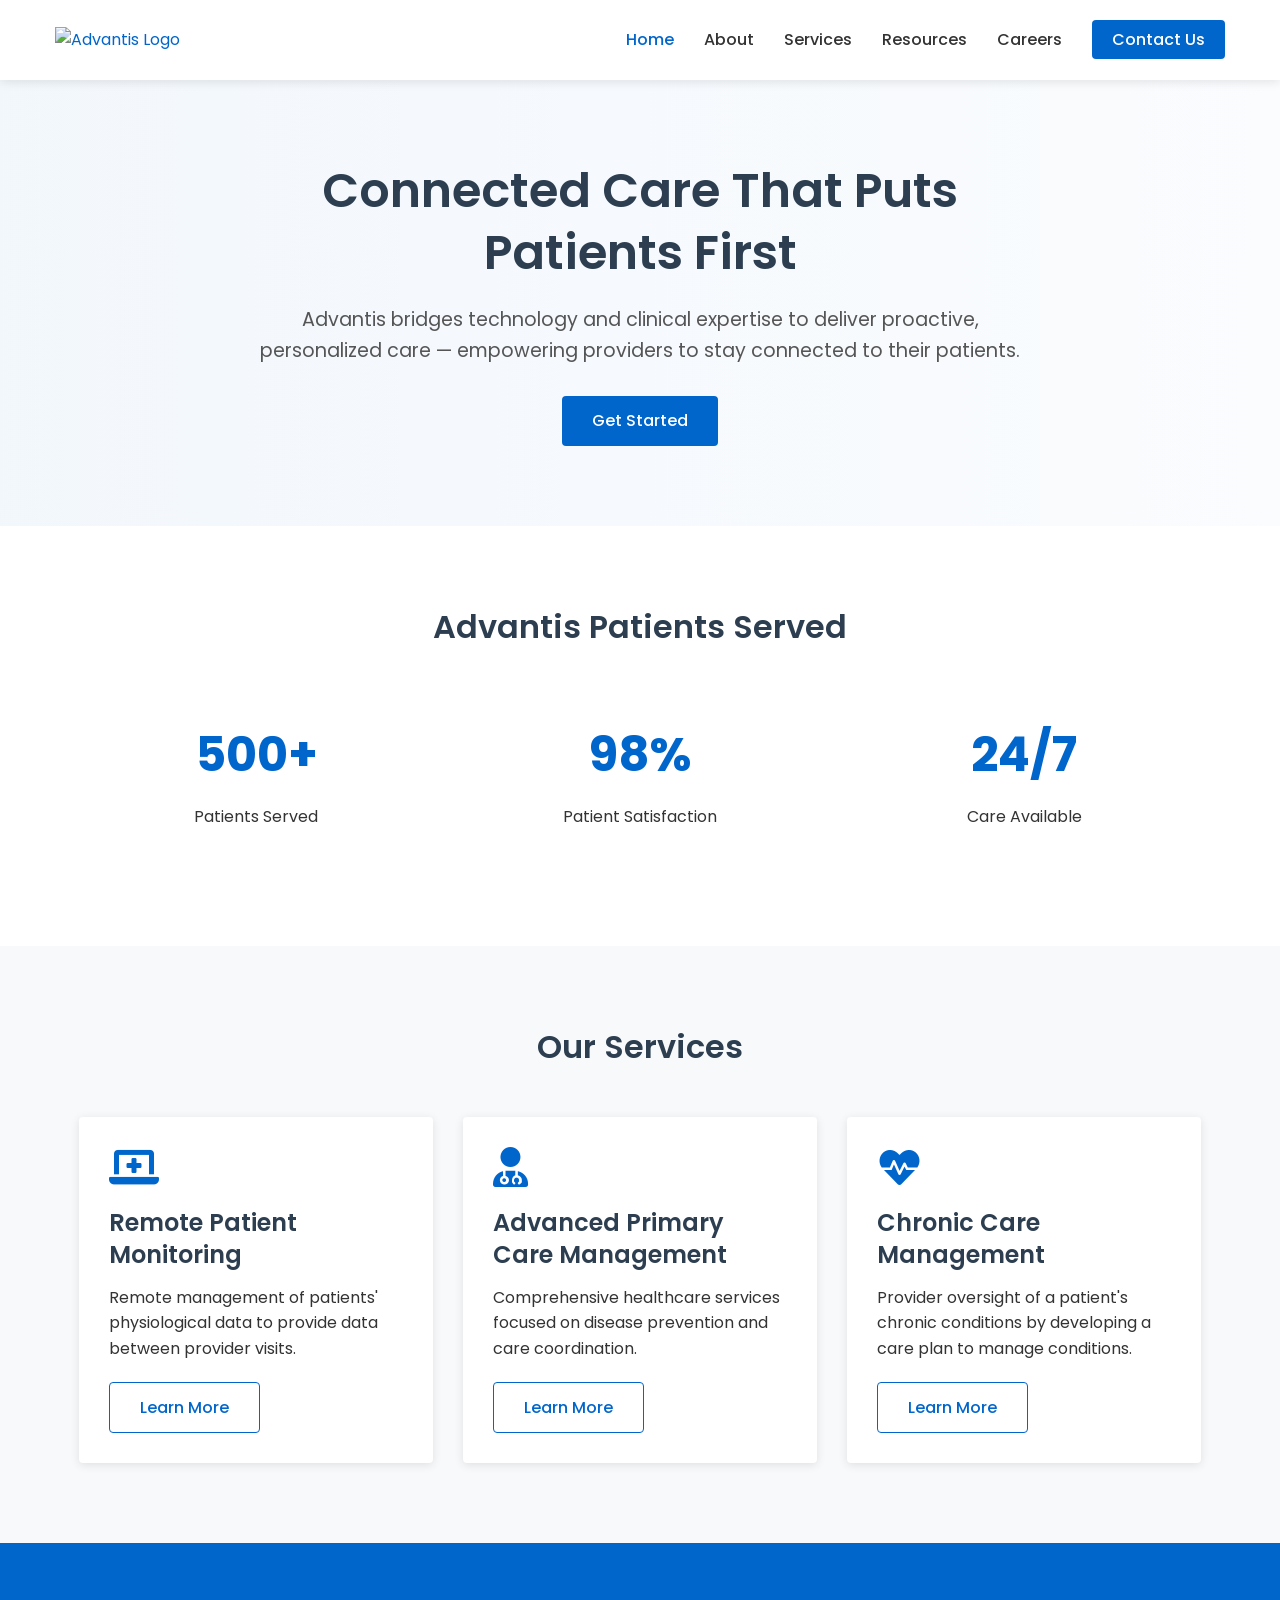
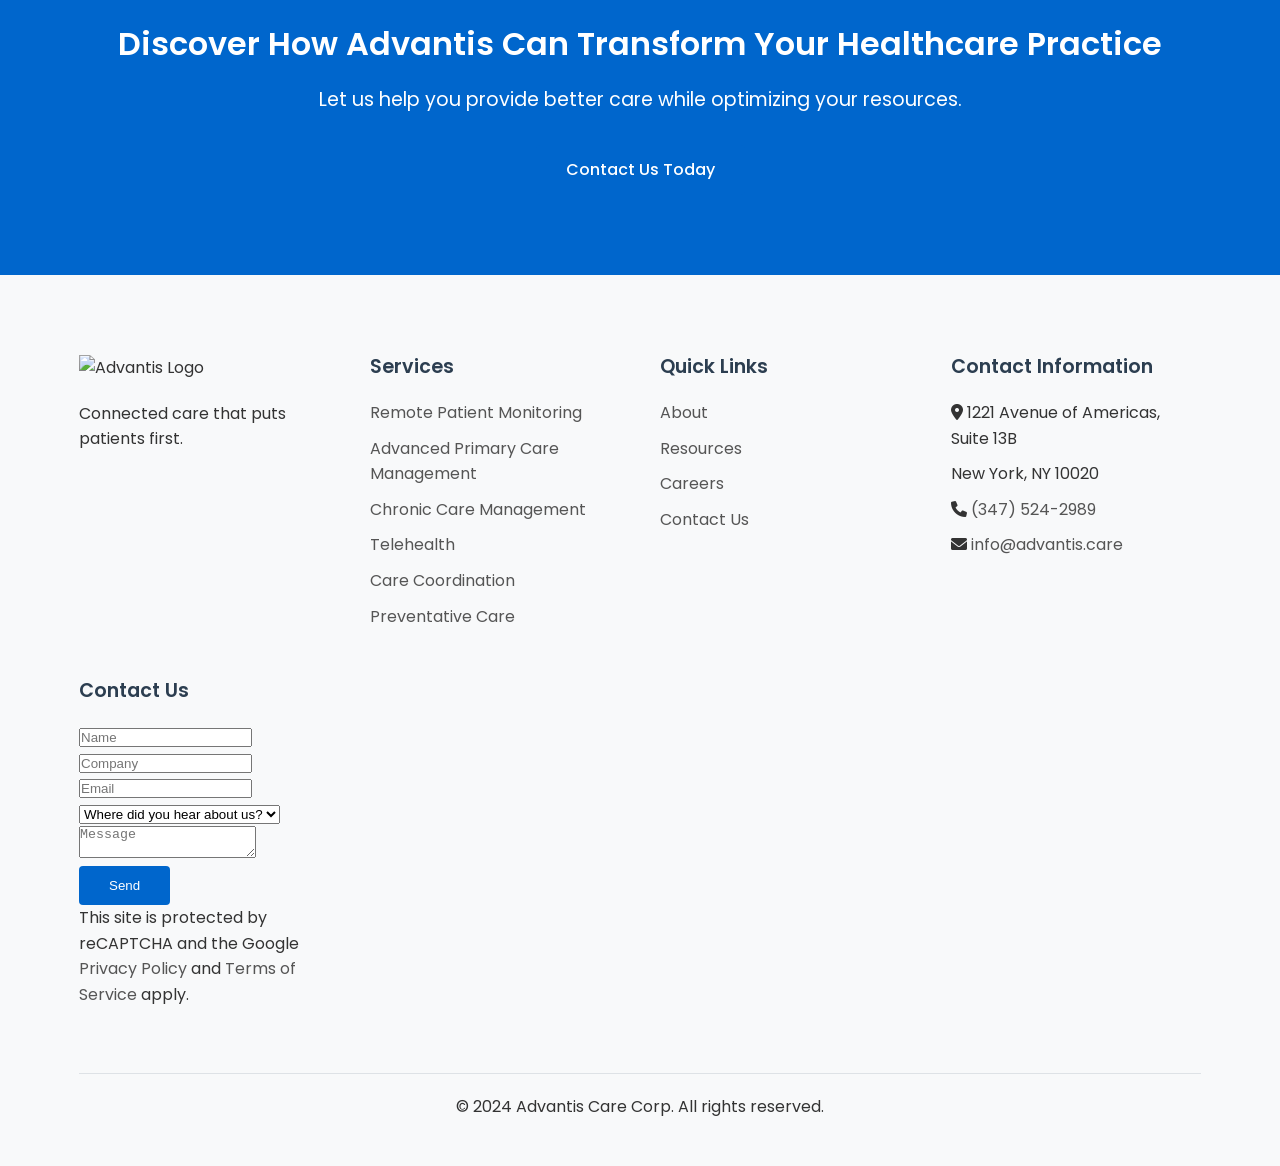
==== index.html @ 0d8aa633 "Add files via upload" ====
<!DOCTYPE html>
<html lang="en">
<head>
    <meta charset="UTF-8">
    <meta name="viewport" content="width=device-width, initial-scale=1.0">
    
    <!-- Prevent caching issues -->
    <meta http-equiv="Cache-Control" content="no-cache, no-store, must-revalidate">
    <meta http-equiv="Pragma" content="no-cache">
    <meta http-equiv="Expires" content="0">
    
    <title>Advantis - Connected Healthcare Solutions</title>
    <link rel="icon" href="images/favicon-32x32.png" type="image/png">
    
    <!-- Critical CSS for layout stability, even if stylesheet fails to load -->
    <style>
        *, *::before, *::after {
            box-sizing: border-box;
            margin: 0;
            padding: 0;
        }
        body {
            font-family: 'Poppins', Arial, sans-serif;
            line-height: 1.6;
            color: #333333;
            background-color: #ffffff;
        }
        .container {
            width: 90%;
            max-width: 1200px;
            margin: 0 auto;
            padding: 0 15px;
        }
        .header {
            background-color: #ffffff;
            box-shadow: 0 2px 10px rgba(0, 0, 0, 0.1);
            position: fixed;
            top: 0;
            left: 0;
            width: 100%;
            z-index: 1000;
            height: 80px;
        }
        .logo img {
            max-height: 50px;
            width: auto;
        }
        img {
            max-width: 100%;
            height: auto;
            display: block;
        }
        h1, h2, h3 {
            color: #2C3E50;
        }
        a {
            color: #0066CC;
            text-decoration: none;
        }
        .btn {
            display: inline-block;
            background: #0066CC;
            color: white;
            padding: 12px 30px;
            border-radius: 4px;
            font-weight: 500;
        }
        .footer {
            background: #f8f9fa;
            padding: 80px 0 30px;
        }
    </style>
    
    <!-- CSS fix script to detect and fix loading issues -->
    <script src="css-fix.js?v=20240502001"></script>
    
    <!-- Main stylesheet with a unique timestamp to prevent caching issues -->
    <link rel="stylesheet" href="style.css?v=20240502001">
    
    <!-- External fonts -->
    <link rel="stylesheet" href="https://cdnjs.cloudflare.com/ajax/libs/font-awesome/6.0.0/css/all.min.css">
    <link href="https://fonts.googleapis.com/css2?family=Poppins:wght@400;500;600;700&family=Inter:wght@400;500;600&display=swap" rel="stylesheet">
</head>
<body>
    <!-- Header -->
    <header class="header">
        <div class="container header-container">
            <div class="logo">
                <a href="index.html">
                    <img src="images/Advantis-Logo-200.png" alt="Advantis Logo">
                </a>
            </div>
            
            <!-- Navigation for desktop -->
            <nav class="nav">
                <ul class="nav-list">
                    <li class="nav-item"><a href="index.html" class="nav-link active">Home</a></li>
                    <li class="nav-item"><a href="about.html" class="nav-link">About</a></li>
                    <li class="nav-item dropdown">
                        <a href="services.html" class="nav-link">Services</a>
                        <div class="dropdown-content">
                            <a href="services.html#rpm" class="dropdown-item">Remote Patient Monitoring</a>
                            <a href="services.html#apcm" class="dropdown-item">Advanced Primary Care Management</a>
                            <a href="services.html#ccm" class="dropdown-item">Chronic Care Management</a>
                            <a href="services.html#telehealth" class="dropdown-item">Telehealth</a>
                            <a href="services.html#coordination" class="dropdown-item">Care Coordination</a>
                            <a href="services.html#preventative" class="dropdown-item">Preventative Care</a>
                        </div>
                    </li>
                    <li class="nav-item"><a href="resources.html" class="nav-link">Resources</a></li>
                    <li class="nav-item"><a href="careers.html" class="nav-link">Careers</a></li>
                    <li class="nav-item"><a href="contact.html" class="nav-link contact-btn">Contact Us</a></li>
                </ul>
                
                <!-- Mobile menu toggle -->
                <button class="mobile-toggle" aria-label="Toggle menu">
                    <span></span>
                    <span></span>
                    <span></span>
                </button>
            </nav>
        </div>
    </header>

    <!-- Hero Section -->
    <section class="hero">
        <div class="container">
            <div class="hero-content">
                <h1>Connected Care That Puts Patients First</h1>
                <p>Advantis bridges technology and clinical expertise to deliver proactive, personalized care — empowering providers to stay connected to their patients.</p>
                <div class="hero-buttons">
                    <a href="contact.html" class="btn">Get Started</a>
                </div>
            </div>
        </div>
    </section>

    <!-- Stats Section -->
    <section class="stats section">
        <div class="container">
            <h2>Advantis Patients Served</h2>
            <div class="stats-grid">
                <div class="stat-item">
                    <div class="stat-number">500+</div>
                    <p>Patients Served</p>
                </div>
                <div class="stat-item">
                    <div class="stat-number">98%</div>
                    <p>Patient Satisfaction</p>
                </div>
                <div class="stat-item">
                    <div class="stat-number">24/7</div>
                    <p>Care Available</p>
                </div>
            </div>
        </div>
    </section>

    <!-- Services Section -->
    <section class="services section">
        <div class="container">
            <h2>Our Services</h2>
            <div class="services-grid">
                <div class="service-card">
                    <i class="fas fa-laptop-medical"></i>
                    <h3>Remote Patient Monitoring</h3>
                    <p>Remote management of patients' physiological data to provide data between provider visits.</p>
                    <a href="services.html#rpm" class="btn btn-secondary">Learn More</a>
                </div>
                <div class="service-card">
                    <i class="fas fa-user-md"></i>
                    <h3>Advanced Primary Care Management</h3>
                    <p>Comprehensive healthcare services focused on disease prevention and care coordination.</p>
                    <a href="services.html#apcm" class="btn btn-secondary">Learn More</a>
                </div>
                <div class="service-card">
                    <i class="fas fa-heartbeat"></i>
                    <h3>Chronic Care Management</h3>
                    <p>Provider oversight of a patient's chronic conditions by developing a care plan to manage conditions.</p>
                    <a href="services.html#ccm" class="btn btn-secondary">Learn More</a>
                </div>
            </div>
        </div>
    </section>

    <!-- Call to Action Section -->
    <section class="cta">
        <div class="container">
            <h2>Discover How Advantis Can Transform Your Healthcare Practice</h2>
            <p>Let us help you provide better care while optimizing your resources.</p>
            <a href="contact.html" class="btn">Contact Us Today</a>
        </div>
    </section>

    <!-- Footer -->
    <footer class="footer">
        <div class="container">
            <div class="footer-grid">
                <div class="footer-column">
                    <img src="images/Advantis-Logo-200.png" alt="Advantis Logo" class="footer-logo">
                    <p>Connected care that puts patients first.</p>
                </div>
                <div class="footer-column">
                    <h3>Services</h3>
                    <ul>
                        <li><a href="services.html#rpm">Remote Patient Monitoring</a></li>
                        <li><a href="services.html#apcm">Advanced Primary Care Management</a></li>
                        <li><a href="services.html#ccm">Chronic Care Management</a></li>
                        <li><a href="services.html#telehealth">Telehealth</a></li>
                        <li><a href="services.html#coordination">Care Coordination</a></li>
                        <li><a href="services.html#preventative">Preventative Care</a></li>
                    </ul>
                </div>
                <div class="footer-column">
                    <h3>Quick Links</h3>
                    <ul>
                        <li><a href="about.html">About</a></li>
                        <li><a href="resources.html">Resources</a></li>
                        <li><a href="careers.html">Careers</a></li>
                        <li><a href="contact.html">Contact Us</a></li>
                    </ul>
                </div>
                <div class="footer-column">
                    <h3>Contact Information</h3>
                    <ul>
                        <li><i class="fas fa-map-marker-alt"></i> 1221 Avenue of Americas, Suite 13B</li>
                        <li>New York, NY 10020</li>
                        <li><i class="fas fa-phone"></i> <a href="tel:+13475242989">(347) 524-2989</a></li>
                        <li><i class="fas fa-envelope"></i> <a href="mailto:info@advantis.care">info@advantis.care</a></li>
                    </ul>
                </div>
                <!-- Contact Form Column -->
                <div class="footer-column">
                    <h3>Contact Us</h3>
                    <form class="footer-contact-form">
                        <input type="text" placeholder="Name" required>
                        <input type="text" placeholder="Company" required>
                        <input type="email" placeholder="Email" required>
                        <select required>
                            <option value="">Where did you hear about us?</option>
                            <option value="search">Search Engine</option>
                            <option value="social">Social Media</option>
                            <option value="referral">Referral</option>
                            <option value="other">Other</option>
                        </select>
                        <textarea placeholder="Message" required></textarea>
                        <div class="g-recaptcha" data-sitekey="6LepWCorAAAAACKOTeqIfRkulqMHijMDkpvqm8fO"></div>
                        <button type="submit" class="btn btn-primary">Send</button>
                    </form>
                    <p class="form-disclaimer">This site is protected by reCAPTCHA and the Google 
                        <a href="https://policies.google.com/privacy">Privacy Policy</a> and 
                        <a href="https://policies.google.com/terms">Terms of Service</a> apply.
                    </p>
                </div>
            </div>
            <div class="footer-bottom">
                <p>&copy; 2024 Advantis Care Corp. All rights reserved.</p>
            </div>
        </div>
    </footer>

    <!-- Google reCAPTCHA -->
    <script src="https://www.google.com/recaptcha/api.js" async defer></script>
    
    <!-- Main JavaScript file -->
    <script src="script.js?v=20240502001"></script>
</body>
</html>
---- style.css ----
/* Advantis Healthcare Website - Main Stylesheet */
/* Reset styles */
*, *::before, *::after {
  box-sizing: border-box;
  margin: 0;
  padding: 0;
}

/* Global Styles */
:root {
  --primary-color: #0066CC;
  --secondary-color: #2C3E50;
  --text-color: #333333;
  --light-gray: #f8f9fa;
  --medium-gray: #e9ecef;
  --border-color: #dee2e6;
  --white: #ffffff;
  --header-height: 80px;
  --box-shadow: 0 2px 10px rgba(0, 0, 0, 0.1);
  --border-radius: 4px;
  --transition: all 0.3s ease;
}

html {
  scroll-behavior: smooth;
}

body {
  font-family: 'Poppins', Arial, sans-serif;
  line-height: 1.6;
  color: var(--text-color);
  background-color: var(--white);
  overflow-x: hidden;
}

/* Typography */
h1, h2, h3, h4, h5, h6 {
  color: var(--secondary-color);
  font-weight: 600;
  line-height: 1.3;
  margin-bottom: 1rem;
}

h1 {
  font-size: 2.5rem;
}

h2 {
  font-size: 2rem;
}

h3 {
  font-size: 1.5rem;
}

p {
  margin-bottom: 1rem;
}

a {
  color: var(--primary-color);
  text-decoration: none;
  transition: var(--transition);
}

a:hover {
  color: #005bb8;
}

img {
  max-width: 100%;
  height: auto;
  display: block;
}

.container {
  width: 90%;
  max-width: 1200px;
  margin: 0 auto;
  padding: 0 15px;
}

.section {
  padding: 80px 0;
}

/* Button Styles */
.btn {
  display: inline-block;
  background: var(--primary-color);
  color: var(--white);
  padding: 12px 30px;
  border-radius: var(--border-radius);
  font-weight: 500;
  text-align: center;
  border: none;
  cursor: pointer;
  transition: var(--transition);
}

.btn:hover {
  background: #005bb8;
  color: var(--white);
  transform: translateY(-3px);
  box-shadow: 0 4px 10px rgba(0, 102, 204, 0.2);
}

.btn-secondary {
  background: var(--white);
  color: var(--primary-color);
  border: 1px solid var(--primary-color);
}

.btn-secondary:hover {
  background: #f0f5ff;
  color: var(--primary-color);
}

/* Header & Navigation */
.header {
  background-color: var(--white);
  box-shadow: var(--box-shadow);
  position: fixed;
  top: 0;
  left: 0;
  width: 100%;
  z-index: 1000;
  height: var(--header-height);
  display: flex;
  align-items: center;
}

.header-container {
  display: flex;
  justify-content: space-between;
  align-items: center;
  width: 100%;
}

.logo {
  display: flex;
  align-items: center;
}

.logo img {
  max-height: 50px;
  width: auto;
}

.nav {
  display: flex;
  align-items: center;
}

.nav-list {
  display: flex;
  list-style: none;
}

.nav-item {
  margin-left: 30px;
  position: relative;
}

.nav-link {
  color: var(--text-color);
  font-weight: 500;
}

.nav-link:hover {
  color: var(--primary-color);
}

.nav-link.active {
  color: var(--primary-color);
}

.contact-btn {
  background: var(--primary-color);
  color: var(--white);
  padding: 8px 20px;
  border-radius: var(--border-radius);
}

.contact-btn:hover {
  background: #005bb8;
  color: var(--white);
}

/* Mobile Menu */
.mobile-toggle {
  display: none;
  cursor: pointer;
  background: none;
  border: none;
  padding: 5px;
}

.mobile-toggle span {
  display: block;
  width: 24px;
  height: 2px;
  background: var(--text-color);
  margin: 5px 0;
  transition: var(--transition);
}

/* Dropdown Menus */
.dropdown {
  position: relative;
}

.dropdown-content {
  position: absolute;
  top: 100%;
  left: 0;
  background: var(--white);
  min-width: 200px;
  box-shadow: var(--box-shadow);
  border-radius: var(--border-radius);
  padding: 10px 0;
  visibility: hidden;
  opacity: 0;
  transform: translateY(10px);
  transition: var(--transition);
  z-index: 1001;
}

.dropdown:hover .dropdown-content,
.dropdown:focus-within .dropdown-content {
  visibility: visible;
  opacity: 1;
  transform: translateY(0);
}

.dropdown-item {
  padding: 8px 15px;
  display: block;
  color: var(--text-color);
  font-weight: normal;
}

.dropdown-item:hover {
  background: #f0f5ff;
  color: var(--primary-color);
}

/* Hero Section */
.hero {
  background: linear-gradient(to right, rgba(0,102,204,0.05), rgba(0,102,204,0.02));
  padding: 160px 0 80px;
  text-align: center;
}

.hero-content {
  max-width: 800px;
  margin: 0 auto;
}

.hero h1 {
  margin-bottom: 20px;
  font-size: 3rem;
}

.hero p {
  font-size: 1.2rem;
  color: #555;
  margin-bottom: 30px;
}

.hero-buttons {
  display: flex;
  justify-content: center;
  gap: 15px;
  flex-wrap: wrap;
}

/* Stats Section */
.stats {
  background-color: var(--white);
  padding: 80px 0;
  text-align: center;
}

.stats h2 {
  margin-bottom: 50px;
}

.stats-grid {
  display: grid;
  grid-template-columns: repeat(auto-fit, minmax(200px, 1fr));
  gap: 30px;
}

.stat-item {
  padding: 20px;
}

.stat-number {
  font-size: 3rem;
  font-weight: 700;
  color: var(--primary-color);
  margin-bottom: 10px;
}

/* Services Section */
.services {
  padding: 80px 0;
  background-color: var(--light-gray);
}

.services h2 {
  text-align: center;
  margin-bottom: 50px;
}

.services-grid {
  display: grid;
  grid-template-columns: repeat(auto-fit, minmax(300px, 1fr));
  gap: 30px;
}

.service-card {
  background: var(--white);
  border-radius: var(--border-radius);
  padding: 30px;
  box-shadow: var(--box-shadow);
  transition: var(--transition);
}

.service-card:hover {
  transform: translateY(-5px);
  box-shadow: 0 10px 20px rgba(0, 0, 0, 0.1);
}

.service-card i {
  font-size: 2.5rem;
  color: var(--primary-color);
  margin-bottom: 20px;
}

.service-card h3 {
  margin-bottom: 15px;
}

.service-card p {
  margin-bottom: 20px;
}

/* Call to Action Section */
.cta {
  background: var(--primary-color);
  color: var(--white);
  padding: 80px 0;
  text-align: center;
}

.cta h2 {
  color: var(--white);
  margin-bottom: 20px;
}

.cta p {
  margin-bottom: 30px;
  font-size: 1.2rem;
}

/* Footer */
.footer {
  background: var(--light-gray);
  padding: 80px 0 30px;
}

.footer-grid {
  display: grid;
  grid-template-columns: repeat(auto-fit, minmax(200px, 1fr));
  gap: 40px;
}

.footer-column h3 {
  margin-bottom: 20px;
  font-size: 1.2rem;
}

.footer-logo {
  max-width: 150px;
  margin-bottom: 20px;
}

.footer-column ul {
  list-style: none;
}

.footer-column li {
  margin-bottom: 10px;
}

.footer-column a {
  color: #555;
}

.footer-column a:hover {
  color: var(--primary-color);
}

.footer-bottom {
  text-align: center;
  margin-top: 50px;
  padding-top: 20px;
  border-top: 1px solid var(--border-color);
}

/* Responsive Styles */
@media (max-width: 992px) {
  h1 {
    font-size: 2.2rem;
  }
  
  h2 {
    font-size: 1.8rem;
  }
  
  .hero {
    padding: 140px 0 70px;
  }
  
  .section {
    padding: 60px 0;
  }
}

@media (max-width: 768px) {
  :root {
    --header-height: 70px;
  }
  
  .mobile-toggle {
    display: block;
  }
  
  .nav-list {
    position: fixed;
    top: var(--header-height);
    left: 0;
    width: 100%;
    background: var(--white);
    flex-direction: column;
    padding: 20px;
    box-shadow: 0 5px 15px rgba(0, 0, 0, 0.1);
    transform: translateY(-100%);
    opacity: 0;
    visibility: hidden;
    transition: var(--transition);
    overflow-y: auto;
    max-height: calc(100vh - var(--header-height));
  }
  
  .nav-list.active {
    transform: translateY(0);
    opacity: 1;
    visibility: visible;
  }
  
  .nav-item {
    margin: 10px 0;
  }
  
  .dropdown-content {
    position: static;
    box-shadow: none;
    visibility: visible;
    opacity: 1;
    transform: none;
    max-height: 0;
    overflow: hidden;
    transition: max-height 0.3s ease;
    padding: 0;
  }
  
  .dropdown.active .dropdown-content {
    max-height: 500px;
  }
  
  .dropdown-item {
    padding: 8px 15px 8px 30px;
  }
  
  .hero {
    padding: 120px 0 60px;
    text-align: center;
  }
  
  .hero h1 {
    font-size: 2rem;
  }
  
  .hero p {
    font-size: 1.1rem;
  }
  
  .stats-grid {
    grid-template-columns: 1fr;
  }
}

@media (max-width: 480px) {
  .container {
    width: 95%;
  }
  
  h1 {
    font-size: 1.8rem;
  }
  
  h2 {
    font-size: 1.5rem;
  }
  
  .btn {
    padding: 10px 20px;
  }
  
  .hero {
    padding: 100px 0 50px;
  }
}
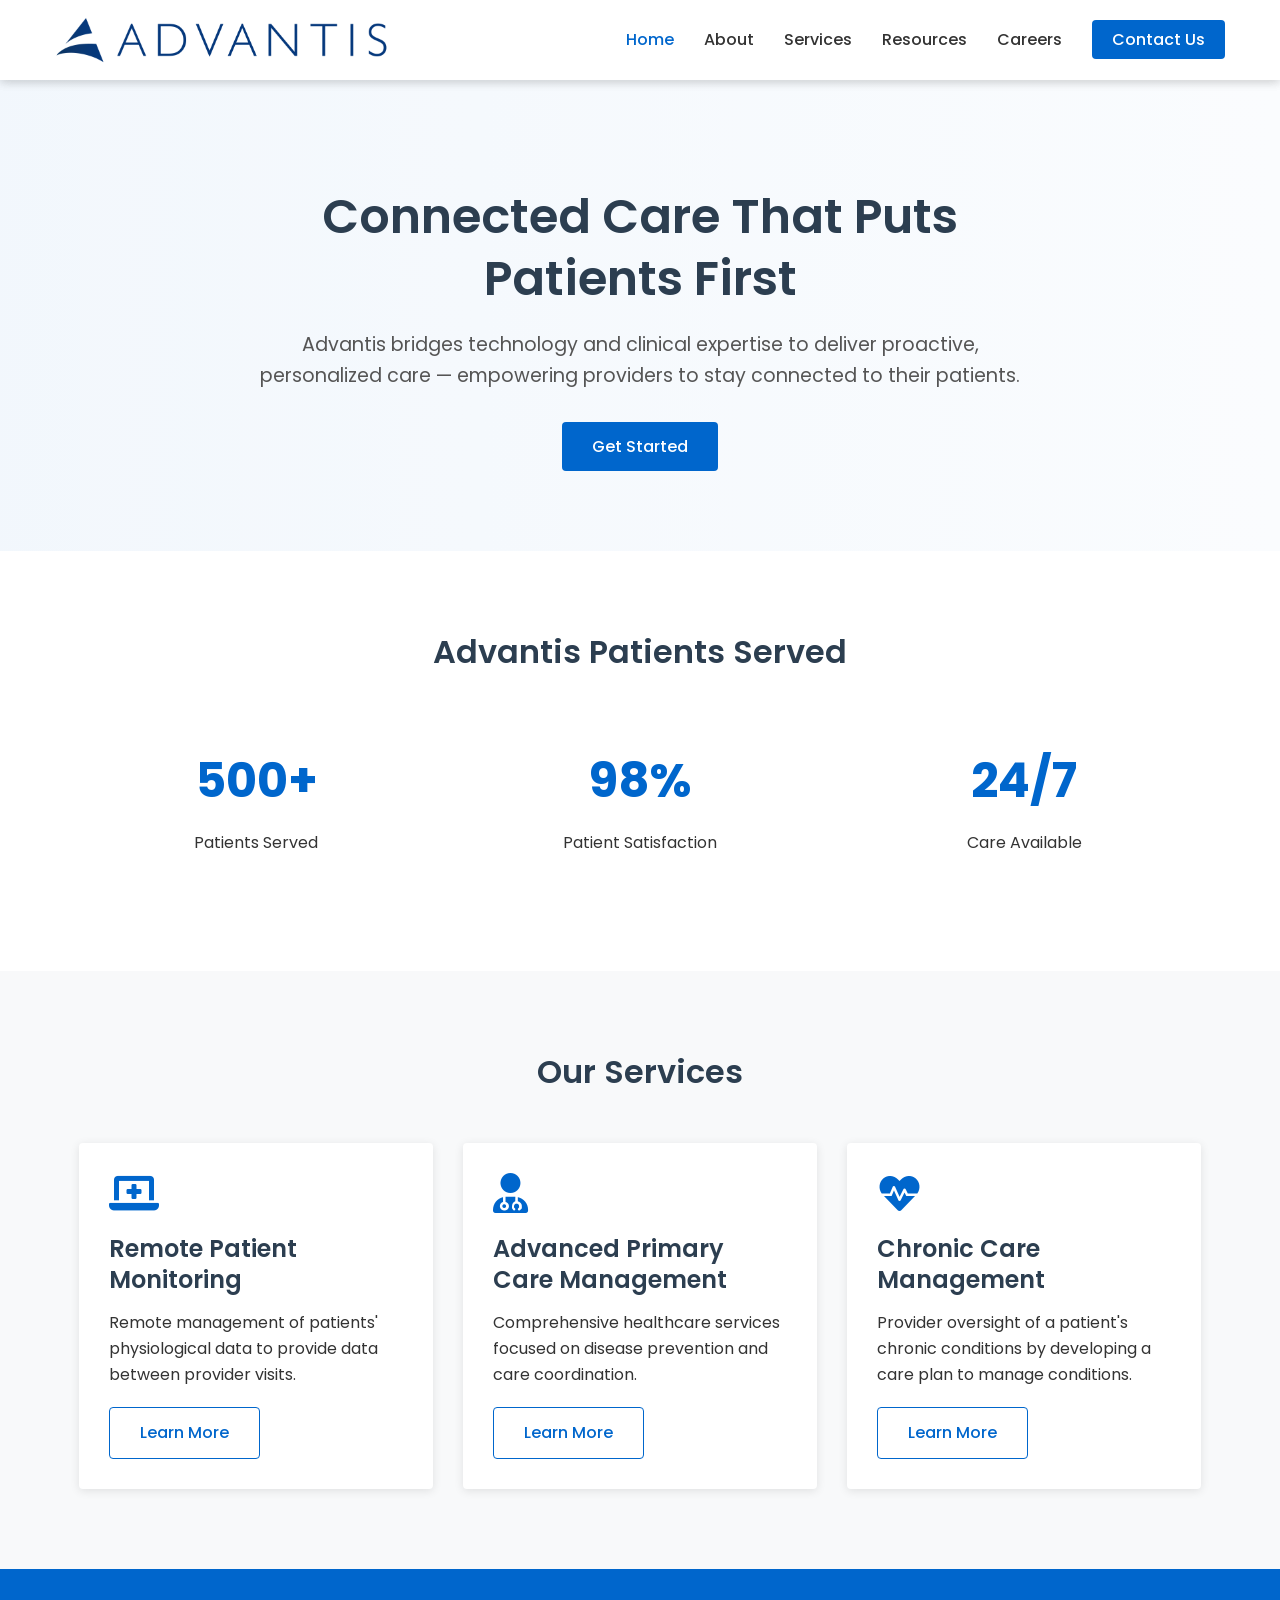
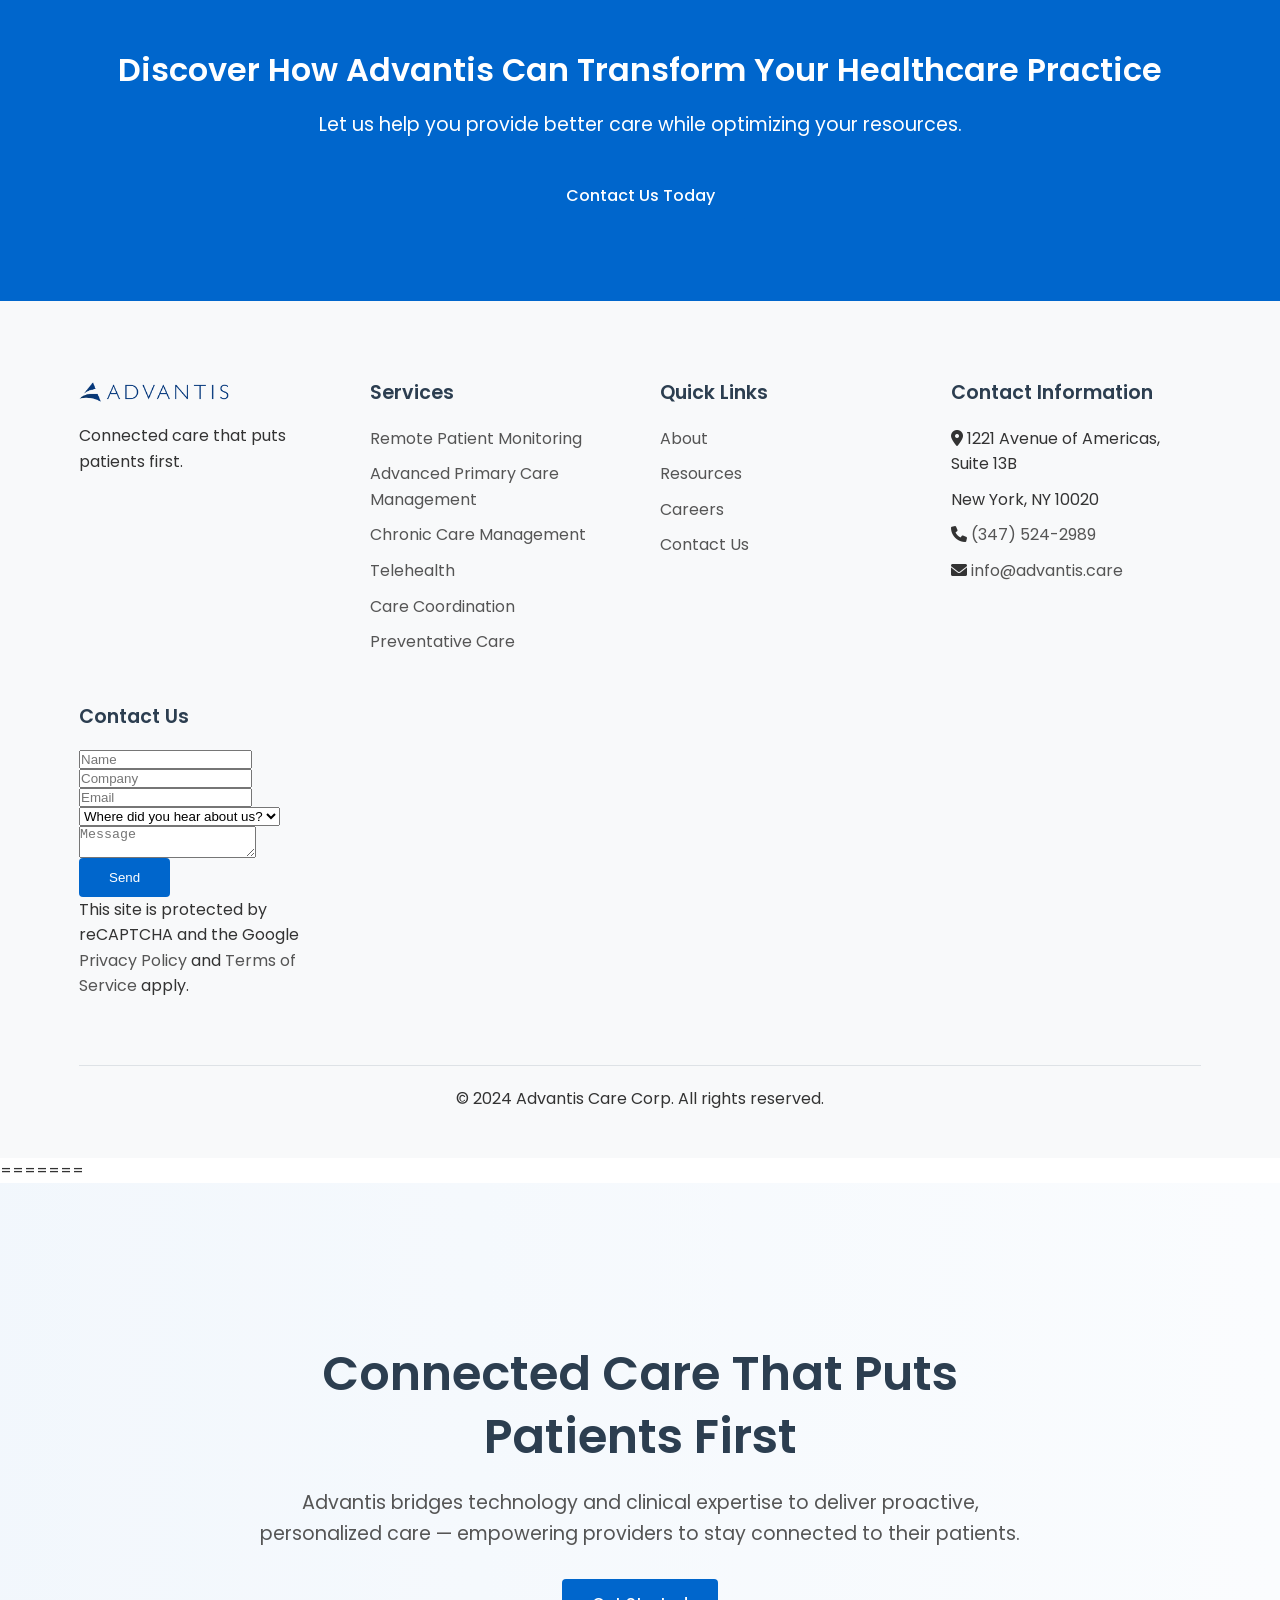
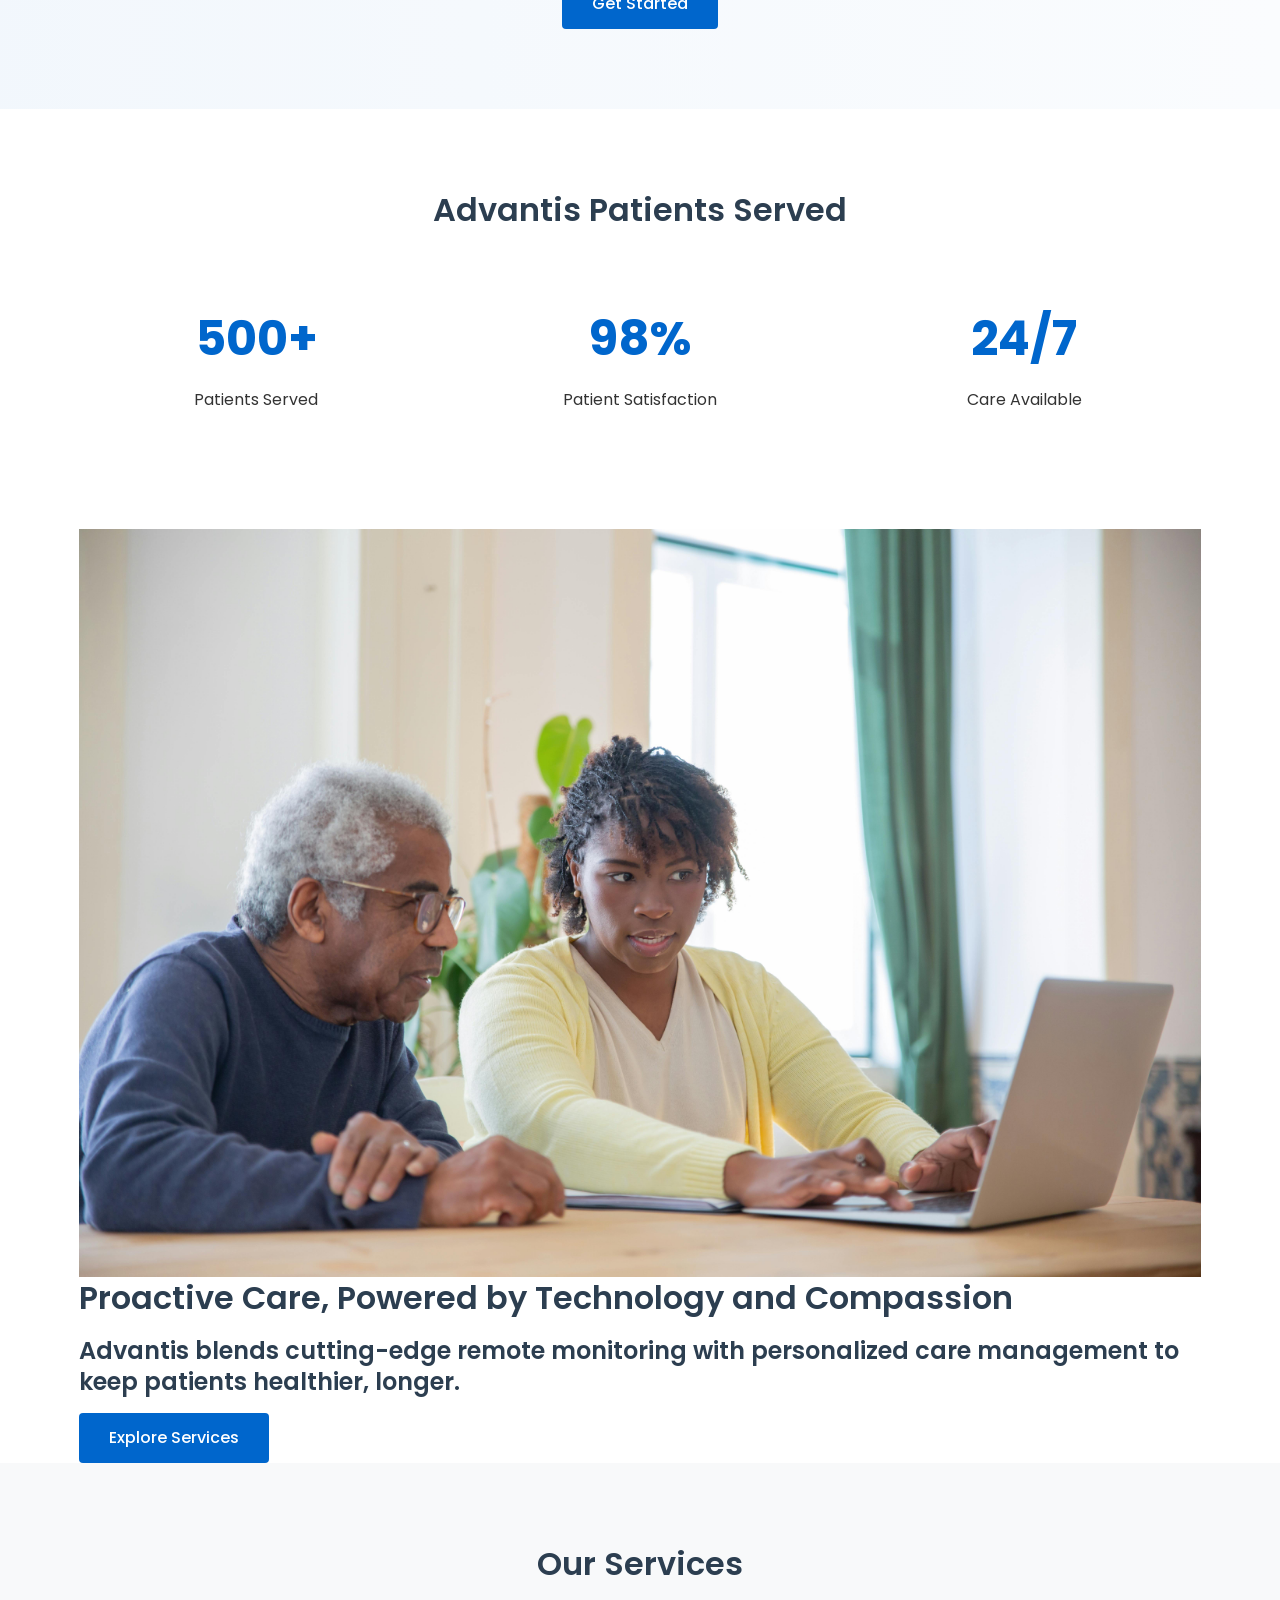
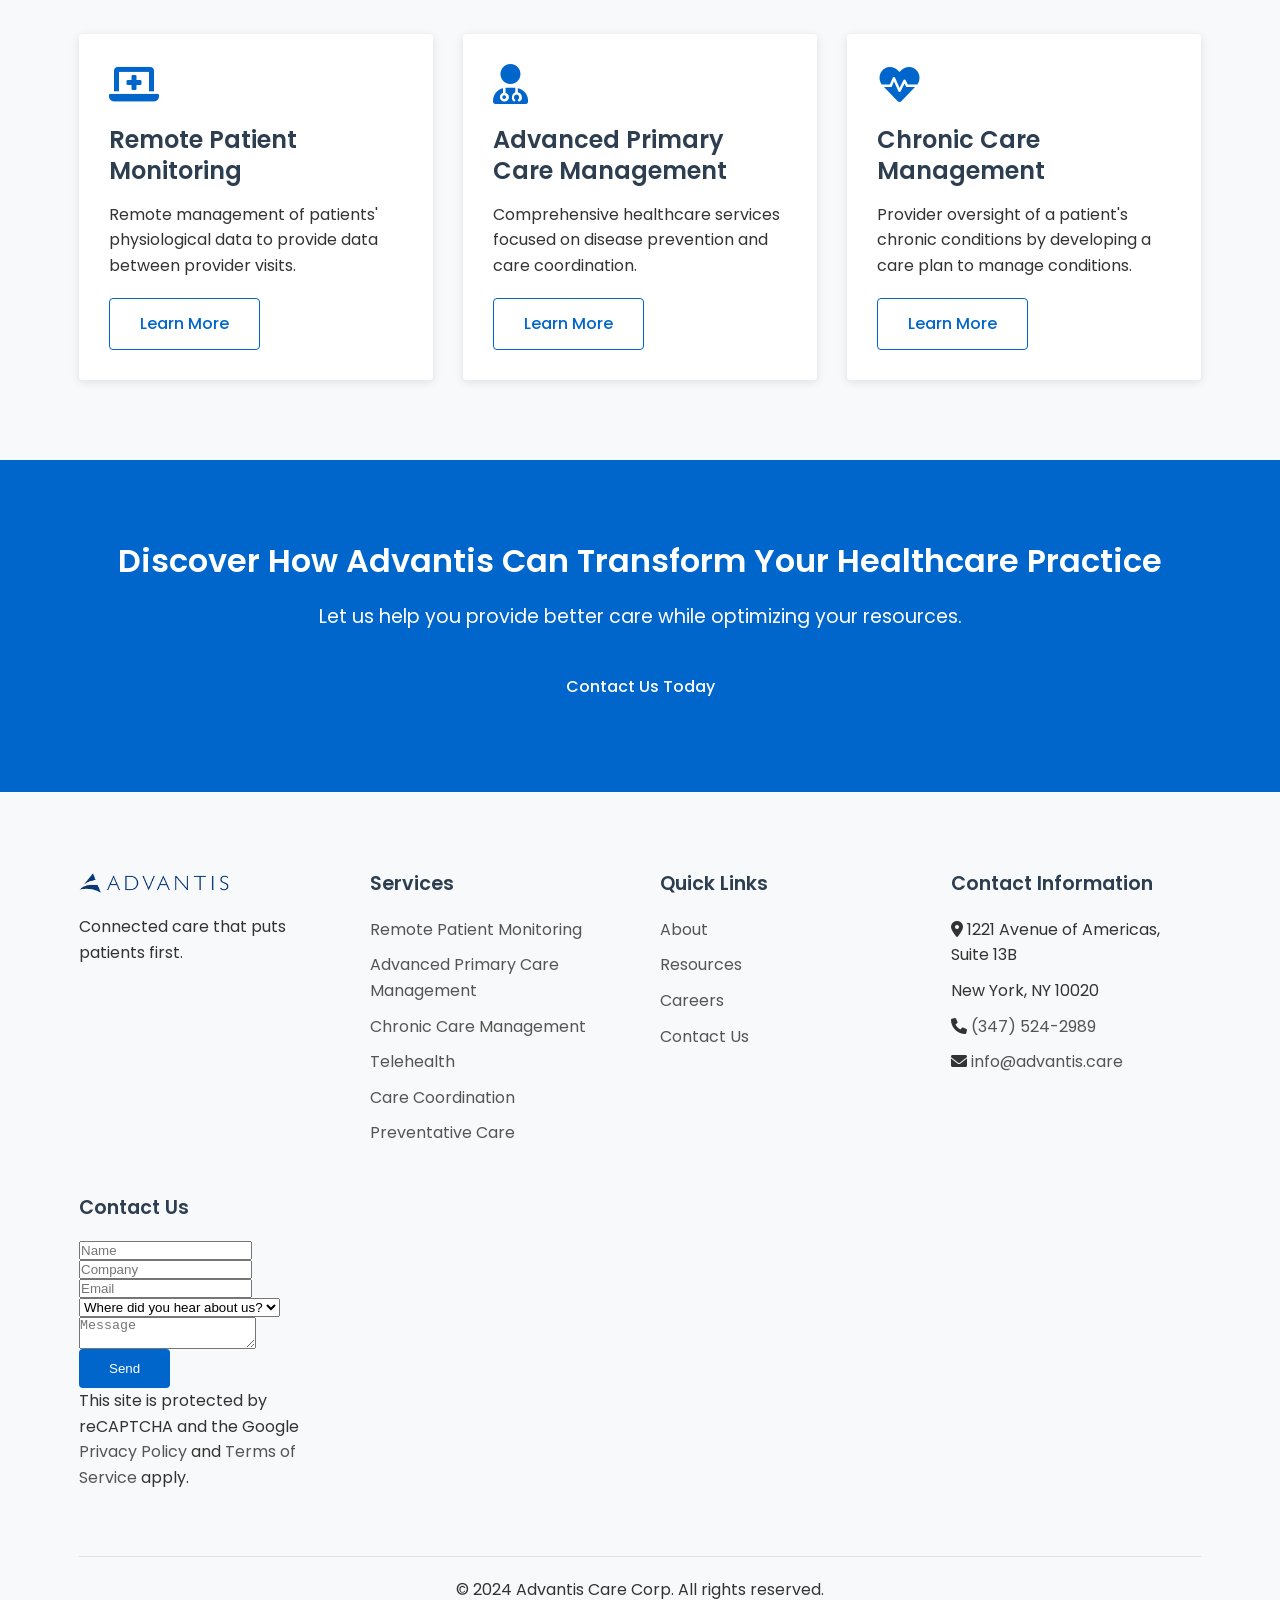
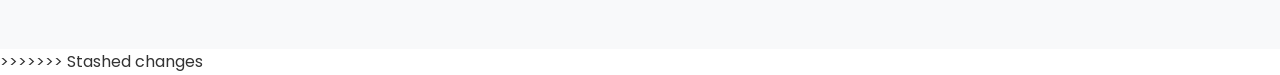
==== commit 9fc8aaba: "go" ====
--- a/index.html
+++ b/index.html
@@ -1,3 +1,4 @@
+<<<<<<< Updated upstream
 <!DOCTYPE html>
 <html lang="en">
 <head>
@@ -70,9 +71,6 @@
             padding: 80px 0 30px;
         }
     </style>
-    
-    <!-- CSS fix script to detect and fix loading issues -->
-    <script src="css-fix.js?v=20240502001"></script>
     
     <!-- Main stylesheet with a unique timestamp to prevent caching issues -->
     <link rel="stylesheet" href="style.css?v=20240502001">
@@ -265,4 +263,286 @@
     <!-- Main JavaScript file -->
     <script src="script.js?v=20240502001"></script>
 </body>
+=======
+<!DOCTYPE html>
+<html lang="en">
+<head>
+    <meta charset="UTF-8">
+    <meta name="viewport" content="width=device-width, initial-scale=1.0">
+    
+    <!-- Prevent caching issues -->
+    <meta http-equiv="Cache-Control" content="no-cache, no-store, must-revalidate">
+    <meta http-equiv="Pragma" content="no-cache">
+    <meta http-equiv="Expires" content="0">
+    
+    <title>Advantis - Connected Healthcare Solutions</title>
+    <link rel="icon" href="images/favicon-32x32.png" type="image/png">
+    
+    <!-- Critical CSS for layout stability, even if stylesheet fails to load -->
+    <style>
+        *, *::before, *::after {
+            box-sizing: border-box;
+            margin: 0;
+            padding: 0;
+        }
+        body {
+            font-family: 'Poppins', Arial, sans-serif;
+            line-height: 1.6;
+            color: #333333;
+            background-color: #ffffff;
+        }
+        .container {
+            width: 90%;
+            max-width: 1200px;
+            margin: 0 auto;
+            padding: 0 15px;
+        }
+        .header {
+            background-color: #ffffff;
+            box-shadow: 0 2px 10px rgba(0, 0, 0, 0.1);
+            position: fixed;
+            top: 0;
+            left: 0;
+            width: 100%;
+            z-index: 1000;
+            height: 80px;
+        }
+        .logo img {
+            max-height: 50px;
+            width: auto;
+        }
+        img {
+            max-width: 100%;
+            height: auto;
+            display: block;
+        }
+        h1, h2, h3 {
+            color: #2C3E50;
+        }
+        a {
+            color: #0066CC;
+            text-decoration: none;
+        }
+        .btn {
+            display: inline-block;
+            background: #0066CC;
+            color: white;
+            padding: 12px 30px;
+            border-radius: 4px;
+            font-weight: 500;
+        }
+        .footer {
+            background: #f8f9fa;
+            padding: 80px 0 30px;
+        }
+    </style>
+    
+    <!-- Main stylesheet with a unique timestamp to prevent caching issues -->
+    <link rel="stylesheet" href="style.css?v=20240502001">
+    
+    <!-- External fonts -->
+    <link rel="stylesheet" href="https://cdnjs.cloudflare.com/ajax/libs/font-awesome/6.0.0/css/all.min.css">
+    <link href="https://fonts.googleapis.com/css2?family=Poppins:wght@400;500;600;700&family=Inter:wght@400;500;600&display=swap" rel="stylesheet">
+</head>
+<body>
+    <!-- Header -->
+    <header class="header">
+        <div class="container header-container">
+            <div class="logo">
+                <a href="index.html">
+                    <img src="images/Advantis-Logo-200.png" alt="Advantis Logo">
+                </a>
+            </div>
+            
+            <!-- Navigation for desktop -->
+            <nav class="nav">
+                <ul class="nav-list">
+                    <li class="nav-item"><a href="index.html" class="nav-link active">Home</a></li>
+                    <li class="nav-item"><a href="about.html" class="nav-link">About</a></li>
+                    <li class="nav-item dropdown">
+                        <a href="services.html" class="nav-link">Services</a>
+                        <div class="dropdown-content">
+                            <a href="services.html#rpm" class="dropdown-item">Remote Patient Monitoring</a>
+                            <a href="services.html#apcm" class="dropdown-item">Advanced Primary Care Management</a>
+                            <a href="services.html#ccm" class="dropdown-item">Chronic Care Management</a>
+                            <a href="services.html#telehealth" class="dropdown-item">Telehealth</a>
+                            <a href="services.html#coordination" class="dropdown-item">Care Coordination</a>
+                            <a href="services.html#preventative" class="dropdown-item">Preventative Care</a>
+                        </div>
+                    </li>
+                    <li class="nav-item"><a href="resources.html" class="nav-link">Resources</a></li>
+                    <li class="nav-item"><a href="careers.html" class="nav-link">Careers</a></li>
+                    <li class="nav-item"><a href="contact.html" class="nav-link contact-btn">Contact Us</a></li>
+                </ul>
+                
+                <!-- Mobile menu toggle -->
+                <button class="mobile-toggle" aria-label="Toggle menu">
+                    <span></span>
+                    <span></span>
+                    <span></span>
+                </button>
+            </nav>
+        </div>
+    </header>
+
+    <!-- Hero Section -->
+    <section class="hero">
+        <div class="container">
+            <div class="hero-content">
+                <h1>Connected Care That Puts Patients First</h1>
+                <p>Advantis bridges technology and clinical expertise to deliver proactive, personalized care — empowering providers to stay connected to their patients.</p>
+                <div class="hero-buttons">
+                    <a href="contact.html" class="btn">Get Started</a>
+                </div>
+            </div>
+        </div>
+    </section>
+
+    <!-- Stats Section -->
+    <section class="stats section">
+        <div class="container">
+            <h2>Advantis Patients Served</h2>
+            <div class="stats-grid">
+                <div class="stat-item">
+                    <div class="stat-number">500+</div>
+                    <p>Patients Served</p>
+                </div>
+                <div class="stat-item">
+                    <div class="stat-number">98%</div>
+                    <p>Patient Satisfaction</p>
+                </div>
+                <div class="stat-item">
+                    <div class="stat-number">24/7</div>
+                    <p>Care Available</p>
+                </div>
+            </div>
+        </div>
+    </section>
+
+        <!-- Dedicated to Proactive Care Section -->
+        <section class="proactive-care">
+            <div class="container">
+                <div class="proactive-grid">
+                    <div class="proactive-image">
+                        <img src="images/caretaking.jpg" alt="Healthcare provider with patient" class="proactive-img">
+                    </div>
+                    <div class="proactive-content">
+                        <h2>Proactive Care, Powered by Technology and Compassion</h2>
+                        <h3>Advantis blends cutting-edge remote monitoring with personalized care management to keep patients healthier, longer.</h3>
+                        <a href="services.html" class="btn btn-primary">Explore Services</a>
+                    </div>
+                </div>
+            </div>
+        </section>
+        
+    <!-- Services Section -->
+    <section class="services section">
+        <div class="container">
+            <h2>Our Services</h2>
+            <div class="services-grid">
+                <div class="service-card">
+                    <i class="fas fa-laptop-medical"></i>
+                    <h3>Remote Patient Monitoring</h3>
+                    <p>Remote management of patients' physiological data to provide data between provider visits.</p>
+                    <a href="services.html#rpm" class="btn btn-secondary">Learn More</a>
+                </div>
+                <div class="service-card">
+                    <i class="fas fa-user-md"></i>
+                    <h3>Advanced Primary Care Management</h3>
+                    <p>Comprehensive healthcare services focused on disease prevention and care coordination.</p>
+                    <a href="services.html#apcm" class="btn btn-secondary">Learn More</a>
+                </div>
+                <div class="service-card">
+                    <i class="fas fa-heartbeat"></i>
+                    <h3>Chronic Care Management</h3>
+                    <p>Provider oversight of a patient's chronic conditions by developing a care plan to manage conditions.</p>
+                    <a href="services.html#ccm" class="btn btn-secondary">Learn More</a>
+                </div>
+            </div>
+        </div>
+    </section>
+
+    <!-- Call to Action Section -->
+    <section class="cta">
+        <div class="container">
+            <h2>Discover How Advantis Can Transform Your Healthcare Practice</h2>
+            <p>Let us help you provide better care while optimizing your resources.</p>
+            <a href="contact.html" class="btn">Contact Us Today</a>
+        </div>
+    </section>
+
+    <!-- Footer -->
+    <footer class="footer">
+        <div class="container">
+            <div class="footer-grid">
+                <div class="footer-column">
+                    <img src="images/Advantis-Logo-200.png" alt="Advantis Logo" class="footer-logo">
+                    <p>Connected care that puts patients first.</p>
+                </div>
+                <div class="footer-column">
+                    <h3>Services</h3>
+                    <ul>
+                        <li><a href="services.html#rpm">Remote Patient Monitoring</a></li>
+                        <li><a href="services.html#apcm">Advanced Primary Care Management</a></li>
+                        <li><a href="services.html#ccm">Chronic Care Management</a></li>
+                        <li><a href="services.html#telehealth">Telehealth</a></li>
+                        <li><a href="services.html#coordination">Care Coordination</a></li>
+                        <li><a href="services.html#preventative">Preventative Care</a></li>
+                    </ul>
+                </div>
+                <div class="footer-column">
+                    <h3>Quick Links</h3>
+                    <ul>
+                        <li><a href="about.html">About</a></li>
+                        <li><a href="resources.html">Resources</a></li>
+                        <li><a href="careers.html">Careers</a></li>
+                        <li><a href="contact.html">Contact Us</a></li>
+                    </ul>
+                </div>
+                <div class="footer-column">
+                    <h3>Contact Information</h3>
+                    <ul>
+                        <li><i class="fas fa-map-marker-alt"></i> 1221 Avenue of Americas, Suite 13B</li>
+                        <li>New York, NY 10020</li>
+                        <li><i class="fas fa-phone"></i> <a href="tel:+13475242989">(347) 524-2989</a></li>
+                        <li><i class="fas fa-envelope"></i> <a href="mailto:info@advantis.care">info@advantis.care</a></li>
+                    </ul>
+                </div>
+                <!-- Contact Form Column -->
+                <div class="footer-column">
+                    <h3>Contact Us</h3>
+                    <form class="footer-contact-form">
+                        <input type="text" placeholder="Name" required>
+                        <input type="text" placeholder="Company" required>
+                        <input type="email" placeholder="Email" required>
+                        <select required>
+                            <option value="">Where did you hear about us?</option>
+                            <option value="search">Search Engine</option>
+                            <option value="social">Social Media</option>
+                            <option value="referral">Referral</option>
+                            <option value="other">Other</option>
+                        </select>
+                        <textarea placeholder="Message" required></textarea>
+                        <div class="g-recaptcha" data-sitekey="6LepWCorAAAAACKOTeqIfRkulqMHijMDkpvqm8fO"></div>
+                        <button type="submit" class="btn btn-primary">Send</button>
+                    </form>
+                    <p class="form-disclaimer">This site is protected by reCAPTCHA and the Google 
+                        <a href="https://policies.google.com/privacy">Privacy Policy</a> and 
+                        <a href="https://policies.google.com/terms">Terms of Service</a> apply.
+                    </p>
+                </div>
+            </div>
+            <div class="footer-bottom">
+                <p>&copy; 2024 Advantis Care Corp. All rights reserved.</p>
+            </div>
+        </div>
+    </footer>
+
+    <!-- Google reCAPTCHA -->
+    <script src="https://www.google.com/recaptcha/api.js" async defer></script>
+    
+    <!-- Main JavaScript file -->
+    <script src="script.js?v=20240502001"></script>
+</body>
+>>>>>>> Stashed changes
 </html> 
--- a/style.css
+++ b/style.css
@@ -1,526 +1,526 @@
-/* Advantis Healthcare Website - Main Stylesheet */
-/* Reset styles */
-*, *::before, *::after {
-  box-sizing: border-box;
-  margin: 0;
-  padding: 0;
-}
-
-/* Global Styles */
-:root {
-  --primary-color: #0066CC;
-  --secondary-color: #2C3E50;
-  --text-color: #333333;
-  --light-gray: #f8f9fa;
-  --medium-gray: #e9ecef;
-  --border-color: #dee2e6;
-  --white: #ffffff;
-  --header-height: 80px;
-  --box-shadow: 0 2px 10px rgba(0, 0, 0, 0.1);
-  --border-radius: 4px;
-  --transition: all 0.3s ease;
-}
-
-html {
-  scroll-behavior: smooth;
-}
-
-body {
-  font-family: 'Poppins', Arial, sans-serif;
-  line-height: 1.6;
-  color: var(--text-color);
-  background-color: var(--white);
-  overflow-x: hidden;
-}
-
-/* Typography */
-h1, h2, h3, h4, h5, h6 {
-  color: var(--secondary-color);
-  font-weight: 600;
-  line-height: 1.3;
-  margin-bottom: 1rem;
-}
-
-h1 {
-  font-size: 2.5rem;
-}
-
-h2 {
-  font-size: 2rem;
-}
-
-h3 {
-  font-size: 1.5rem;
-}
-
-p {
-  margin-bottom: 1rem;
-}
-
-a {
-  color: var(--primary-color);
-  text-decoration: none;
-  transition: var(--transition);
-}
-
-a:hover {
-  color: #005bb8;
-}
-
-img {
-  max-width: 100%;
-  height: auto;
-  display: block;
-}
-
-.container {
-  width: 90%;
-  max-width: 1200px;
-  margin: 0 auto;
-  padding: 0 15px;
-}
-
-.section {
-  padding: 80px 0;
-}
-
-/* Button Styles */
-.btn {
-  display: inline-block;
-  background: var(--primary-color);
-  color: var(--white);
-  padding: 12px 30px;
-  border-radius: var(--border-radius);
-  font-weight: 500;
-  text-align: center;
-  border: none;
-  cursor: pointer;
-  transition: var(--transition);
-}
-
-.btn:hover {
-  background: #005bb8;
-  color: var(--white);
-  transform: translateY(-3px);
-  box-shadow: 0 4px 10px rgba(0, 102, 204, 0.2);
-}
-
-.btn-secondary {
-  background: var(--white);
-  color: var(--primary-color);
-  border: 1px solid var(--primary-color);
-}
-
-.btn-secondary:hover {
-  background: #f0f5ff;
-  color: var(--primary-color);
-}
-
-/* Header & Navigation */
-.header {
-  background-color: var(--white);
-  box-shadow: var(--box-shadow);
-  position: fixed;
-  top: 0;
-  left: 0;
-  width: 100%;
-  z-index: 1000;
-  height: var(--header-height);
-  display: flex;
-  align-items: center;
-}
-
-.header-container {
-  display: flex;
-  justify-content: space-between;
-  align-items: center;
-  width: 100%;
-}
-
-.logo {
-  display: flex;
-  align-items: center;
-}
-
-.logo img {
-  max-height: 50px;
-  width: auto;
-}
-
-.nav {
-  display: flex;
-  align-items: center;
-}
-
-.nav-list {
-  display: flex;
-  list-style: none;
-}
-
-.nav-item {
-  margin-left: 30px;
-  position: relative;
-}
-
-.nav-link {
-  color: var(--text-color);
-  font-weight: 500;
-}
-
-.nav-link:hover {
-  color: var(--primary-color);
-}
-
-.nav-link.active {
-  color: var(--primary-color);
-}
-
-.contact-btn {
-  background: var(--primary-color);
-  color: var(--white);
-  padding: 8px 20px;
-  border-radius: var(--border-radius);
-}
-
-.contact-btn:hover {
-  background: #005bb8;
-  color: var(--white);
-}
-
-/* Mobile Menu */
-.mobile-toggle {
-  display: none;
-  cursor: pointer;
-  background: none;
-  border: none;
-  padding: 5px;
-}
-
-.mobile-toggle span {
-  display: block;
-  width: 24px;
-  height: 2px;
-  background: var(--text-color);
-  margin: 5px 0;
-  transition: var(--transition);
-}
-
-/* Dropdown Menus */
-.dropdown {
-  position: relative;
-}
-
-.dropdown-content {
-  position: absolute;
-  top: 100%;
-  left: 0;
-  background: var(--white);
-  min-width: 200px;
-  box-shadow: var(--box-shadow);
-  border-radius: var(--border-radius);
-  padding: 10px 0;
-  visibility: hidden;
-  opacity: 0;
-  transform: translateY(10px);
-  transition: var(--transition);
-  z-index: 1001;
-}
-
-.dropdown:hover .dropdown-content,
-.dropdown:focus-within .dropdown-content {
-  visibility: visible;
-  opacity: 1;
-  transform: translateY(0);
-}
-
-.dropdown-item {
-  padding: 8px 15px;
-  display: block;
-  color: var(--text-color);
-  font-weight: normal;
-}
-
-.dropdown-item:hover {
-  background: #f0f5ff;
-  color: var(--primary-color);
-}
-
-/* Hero Section */
-.hero {
-  background: linear-gradient(to right, rgba(0,102,204,0.05), rgba(0,102,204,0.02));
-  padding: 160px 0 80px;
-  text-align: center;
-}
-
-.hero-content {
-  max-width: 800px;
-  margin: 0 auto;
-}
-
-.hero h1 {
-  margin-bottom: 20px;
-  font-size: 3rem;
-}
-
-.hero p {
-  font-size: 1.2rem;
-  color: #555;
-  margin-bottom: 30px;
-}
-
-.hero-buttons {
-  display: flex;
-  justify-content: center;
-  gap: 15px;
-  flex-wrap: wrap;
-}
-
-/* Stats Section */
-.stats {
-  background-color: var(--white);
-  padding: 80px 0;
-  text-align: center;
-}
-
-.stats h2 {
-  margin-bottom: 50px;
-}
-
-.stats-grid {
-  display: grid;
-  grid-template-columns: repeat(auto-fit, minmax(200px, 1fr));
-  gap: 30px;
-}
-
-.stat-item {
-  padding: 20px;
-}
-
-.stat-number {
-  font-size: 3rem;
-  font-weight: 700;
-  color: var(--primary-color);
-  margin-bottom: 10px;
-}
-
-/* Services Section */
-.services {
-  padding: 80px 0;
-  background-color: var(--light-gray);
-}
-
-.services h2 {
-  text-align: center;
-  margin-bottom: 50px;
-}
-
-.services-grid {
-  display: grid;
-  grid-template-columns: repeat(auto-fit, minmax(300px, 1fr));
-  gap: 30px;
-}
-
-.service-card {
-  background: var(--white);
-  border-radius: var(--border-radius);
-  padding: 30px;
-  box-shadow: var(--box-shadow);
-  transition: var(--transition);
-}
-
-.service-card:hover {
-  transform: translateY(-5px);
-  box-shadow: 0 10px 20px rgba(0, 0, 0, 0.1);
-}
-
-.service-card i {
-  font-size: 2.5rem;
-  color: var(--primary-color);
-  margin-bottom: 20px;
-}
-
-.service-card h3 {
-  margin-bottom: 15px;
-}
-
-.service-card p {
-  margin-bottom: 20px;
-}
-
-/* Call to Action Section */
-.cta {
-  background: var(--primary-color);
-  color: var(--white);
-  padding: 80px 0;
-  text-align: center;
-}
-
-.cta h2 {
-  color: var(--white);
-  margin-bottom: 20px;
-}
-
-.cta p {
-  margin-bottom: 30px;
-  font-size: 1.2rem;
-}
-
-/* Footer */
-.footer {
-  background: var(--light-gray);
-  padding: 80px 0 30px;
-}
-
-.footer-grid {
-  display: grid;
-  grid-template-columns: repeat(auto-fit, minmax(200px, 1fr));
-  gap: 40px;
-}
-
-.footer-column h3 {
-  margin-bottom: 20px;
-  font-size: 1.2rem;
-}
-
-.footer-logo {
-  max-width: 150px;
-  margin-bottom: 20px;
-}
-
-.footer-column ul {
-  list-style: none;
-}
-
-.footer-column li {
-  margin-bottom: 10px;
-}
-
-.footer-column a {
-  color: #555;
-}
-
-.footer-column a:hover {
-  color: var(--primary-color);
-}
-
-.footer-bottom {
-  text-align: center;
-  margin-top: 50px;
-  padding-top: 20px;
-  border-top: 1px solid var(--border-color);
-}
-
-/* Responsive Styles */
-@media (max-width: 992px) {
-  h1 {
-    font-size: 2.2rem;
-  }
-  
-  h2 {
-    font-size: 1.8rem;
-  }
-  
-  .hero {
-    padding: 140px 0 70px;
-  }
-  
-  .section {
-    padding: 60px 0;
-  }
-}
-
-@media (max-width: 768px) {
-  :root {
-    --header-height: 70px;
-  }
-  
-  .mobile-toggle {
-    display: block;
-  }
-  
-  .nav-list {
-    position: fixed;
-    top: var(--header-height);
-    left: 0;
-    width: 100%;
-    background: var(--white);
-    flex-direction: column;
-    padding: 20px;
-    box-shadow: 0 5px 15px rgba(0, 0, 0, 0.1);
-    transform: translateY(-100%);
-    opacity: 0;
-    visibility: hidden;
-    transition: var(--transition);
-    overflow-y: auto;
-    max-height: calc(100vh - var(--header-height));
-  }
-  
-  .nav-list.active {
-    transform: translateY(0);
-    opacity: 1;
-    visibility: visible;
-  }
-  
-  .nav-item {
-    margin: 10px 0;
-  }
-  
-  .dropdown-content {
-    position: static;
-    box-shadow: none;
-    visibility: visible;
-    opacity: 1;
-    transform: none;
-    max-height: 0;
-    overflow: hidden;
-    transition: max-height 0.3s ease;
-    padding: 0;
-  }
-  
-  .dropdown.active .dropdown-content {
-    max-height: 500px;
-  }
-  
-  .dropdown-item {
-    padding: 8px 15px 8px 30px;
-  }
-  
-  .hero {
-    padding: 120px 0 60px;
-    text-align: center;
-  }
-  
-  .hero h1 {
-    font-size: 2rem;
-  }
-  
-  .hero p {
-    font-size: 1.1rem;
-  }
-  
-  .stats-grid {
-    grid-template-columns: 1fr;
-  }
-}
-
-@media (max-width: 480px) {
-  .container {
-    width: 95%;
-  }
-  
-  h1 {
-    font-size: 1.8rem;
-  }
-  
-  h2 {
-    font-size: 1.5rem;
-  }
-  
-  .btn {
-    padding: 10px 20px;
-  }
-  
-  .hero {
-    padding: 100px 0 50px;
-  }
+/* Advantis Healthcare Website - Main Stylesheet */
+/* Reset styles */
+*, *::before, *::after {
+  box-sizing: border-box;
+  margin: 0;
+  padding: 0;
+}
+
+/* Global Styles */
+:root {
+  --primary-color: #0066CC;
+  --secondary-color: #2C3E50;
+  --text-color: #333333;
+  --light-gray: #f8f9fa;
+  --medium-gray: #e9ecef;
+  --border-color: #dee2e6;
+  --white: #ffffff;
+  --header-height: 80px;
+  --box-shadow: 0 2px 10px rgba(0, 0, 0, 0.1);
+  --border-radius: 4px;
+  --transition: all 0.3s ease;
+}
+
+html {
+  scroll-behavior: smooth;
+}
+
+body {
+  font-family: 'Poppins', Arial, sans-serif;
+  line-height: 1.6;
+  color: var(--text-color);
+  background-color: var(--white);
+  overflow-x: hidden;
+}
+
+/* Typography */
+h1, h2, h3, h4, h5, h6 {
+  color: var(--secondary-color);
+  font-weight: 600;
+  line-height: 1.3;
+  margin-bottom: 1rem;
+}
+
+h1 {
+  font-size: 2.5rem;
+}
+
+h2 {
+  font-size: 2rem;
+}
+
+h3 {
+  font-size: 1.5rem;
+}
+
+p {
+  margin-bottom: 1rem;
+}
+
+a {
+  color: var(--primary-color);
+  text-decoration: none;
+  transition: var(--transition);
+}
+
+a:hover {
+  color: #005bb8;
+}
+
+img {
+  max-width: 100%;
+  height: auto;
+  display: block;
+}
+
+.container {
+  width: 90%;
+  max-width: 1200px;
+  margin: 0 auto;
+  padding: 0 15px;
+}
+
+.section {
+  padding: 80px 0;
+}
+
+/* Button Styles */
+.btn {
+  display: inline-block;
+  background: var(--primary-color);
+  color: var(--white);
+  padding: 12px 30px;
+  border-radius: var(--border-radius);
+  font-weight: 500;
+  text-align: center;
+  border: none;
+  cursor: pointer;
+  transition: var(--transition);
+}
+
+.btn:hover {
+  background: #005bb8;
+  color: var(--white);
+  transform: translateY(-3px);
+  box-shadow: 0 4px 10px rgba(0, 102, 204, 0.2);
+}
+
+.btn-secondary {
+  background: var(--white);
+  color: var(--primary-color);
+  border: 1px solid var(--primary-color);
+}
+
+.btn-secondary:hover {
+  background: #f0f5ff;
+  color: var(--primary-color);
+}
+
+/* Header & Navigation */
+.header {
+  background-color: var(--white);
+  box-shadow: var(--box-shadow);
+  position: fixed;
+  top: 0;
+  left: 0;
+  width: 100%;
+  z-index: 1000;
+  height: var(--header-height);
+  display: flex;
+  align-items: center;
+}
+
+.header-container {
+  display: flex;
+  justify-content: space-between;
+  align-items: center;
+  width: 100%;
+}
+
+.logo {
+  display: flex;
+  align-items: center;
+}
+
+.logo img {
+  max-height: 50px;
+  width: auto;
+}
+
+.nav {
+  display: flex;
+  align-items: center;
+}
+
+.nav-list {
+  display: flex;
+  list-style: none;
+}
+
+.nav-item {
+  margin-left: 30px;
+  position: relative;
+}
+
+.nav-link {
+  color: var(--text-color);
+  font-weight: 500;
+}
+
+.nav-link:hover {
+  color: var(--primary-color);
+}
+
+.nav-link.active {
+  color: var(--primary-color);
+}
+
+.contact-btn {
+  background: var(--primary-color);
+  color: var(--white);
+  padding: 8px 20px;
+  border-radius: var(--border-radius);
+}
+
+.contact-btn:hover {
+  background: #005bb8;
+  color: var(--white);
+}
+
+/* Mobile Menu */
+.mobile-toggle {
+  display: none;
+  cursor: pointer;
+  background: none;
+  border: none;
+  padding: 5px;
+}
+
+.mobile-toggle span {
+  display: block;
+  width: 24px;
+  height: 2px;
+  background: var(--text-color);
+  margin: 5px 0;
+  transition: var(--transition);
+}
+
+/* Dropdown Menus */
+.dropdown {
+  position: relative;
+}
+
+.dropdown-content {
+  position: absolute;
+  top: 100%;
+  left: 0;
+  background: var(--white);
+  min-width: 200px;
+  box-shadow: var(--box-shadow);
+  border-radius: var(--border-radius);
+  padding: 10px 0;
+  visibility: hidden;
+  opacity: 0;
+  transform: translateY(10px);
+  transition: var(--transition);
+  z-index: 1001;
+}
+
+.dropdown:hover .dropdown-content,
+.dropdown:focus-within .dropdown-content {
+  visibility: visible;
+  opacity: 1;
+  transform: translateY(0);
+}
+
+.dropdown-item {
+  padding: 8px 15px;
+  display: block;
+  color: var(--text-color);
+  font-weight: normal;
+}
+
+.dropdown-item:hover {
+  background: #f0f5ff;
+  color: var(--primary-color);
+}
+
+/* Hero Section */
+.hero {
+  background: linear-gradient(to right, rgba(0,102,204,0.05), rgba(0,102,204,0.02));
+  padding: 160px 0 80px;
+  text-align: center;
+}
+
+.hero-content {
+  max-width: 800px;
+  margin: 0 auto;
+}
+
+.hero h1 {
+  margin-bottom: 20px;
+  font-size: 3rem;
+}
+
+.hero p {
+  font-size: 1.2rem;
+  color: #555;
+  margin-bottom: 30px;
+}
+
+.hero-buttons {
+  display: flex;
+  justify-content: center;
+  gap: 15px;
+  flex-wrap: wrap;
+}
+
+/* Stats Section */
+.stats {
+  background-color: var(--white);
+  padding: 80px 0;
+  text-align: center;
+}
+
+.stats h2 {
+  margin-bottom: 50px;
+}
+
+.stats-grid {
+  display: grid;
+  grid-template-columns: repeat(auto-fit, minmax(200px, 1fr));
+  gap: 30px;
+}
+
+.stat-item {
+  padding: 20px;
+}
+
+.stat-number {
+  font-size: 3rem;
+  font-weight: 700;
+  color: var(--primary-color);
+  margin-bottom: 10px;
+}
+
+/* Services Section */
+.services {
+  padding: 80px 0;
+  background-color: var(--light-gray);
+}
+
+.services h2 {
+  text-align: center;
+  margin-bottom: 50px;
+}
+
+.services-grid {
+  display: grid;
+  grid-template-columns: repeat(auto-fit, minmax(300px, 1fr));
+  gap: 30px;
+}
+
+.service-card {
+  background: var(--white);
+  border-radius: var(--border-radius);
+  padding: 30px;
+  box-shadow: var(--box-shadow);
+  transition: var(--transition);
+}
+
+.service-card:hover {
+  transform: translateY(-5px);
+  box-shadow: 0 10px 20px rgba(0, 0, 0, 0.1);
+}
+
+.service-card i {
+  font-size: 2.5rem;
+  color: var(--primary-color);
+  margin-bottom: 20px;
+}
+
+.service-card h3 {
+  margin-bottom: 15px;
+}
+
+.service-card p {
+  margin-bottom: 20px;
+}
+
+/* Call to Action Section */
+.cta {
+  background: var(--primary-color);
+  color: var(--white);
+  padding: 80px 0;
+  text-align: center;
+}
+
+.cta h2 {
+  color: var(--white);
+  margin-bottom: 20px;
+}
+
+.cta p {
+  margin-bottom: 30px;
+  font-size: 1.2rem;
+}
+
+/* Footer */
+.footer {
+  background: var(--light-gray);
+  padding: 80px 0 30px;
+}
+
+.footer-grid {
+  display: grid;
+  grid-template-columns: repeat(auto-fit, minmax(200px, 1fr));
+  gap: 40px;
+}
+
+.footer-column h3 {
+  margin-bottom: 20px;
+  font-size: 1.2rem;
+}
+
+.footer-logo {
+  max-width: 150px;
+  margin-bottom: 20px;
+}
+
+.footer-column ul {
+  list-style: none;
+}
+
+.footer-column li {
+  margin-bottom: 10px;
+}
+
+.footer-column a {
+  color: #555;
+}
+
+.footer-column a:hover {
+  color: var(--primary-color);
+}
+
+.footer-bottom {
+  text-align: center;
+  margin-top: 50px;
+  padding-top: 20px;
+  border-top: 1px solid var(--border-color);
+}
+
+/* Responsive Styles */
+@media (max-width: 992px) {
+  h1 {
+    font-size: 2.2rem;
+  }
+  
+  h2 {
+    font-size: 1.8rem;
+  }
+  
+  .hero {
+    padding: 140px 0 70px;
+  }
+  
+  .section {
+    padding: 60px 0;
+  }
+}
+
+@media (max-width: 768px) {
+  :root {
+    --header-height: 70px;
+  }
+  
+  .mobile-toggle {
+    display: block;
+  }
+  
+  .nav-list {
+    position: fixed;
+    top: var(--header-height);
+    left: 0;
+    width: 100%;
+    background: var(--white);
+    flex-direction: column;
+    padding: 20px;
+    box-shadow: 0 5px 15px rgba(0, 0, 0, 0.1);
+    transform: translateY(-100%);
+    opacity: 0;
+    visibility: hidden;
+    transition: var(--transition);
+    overflow-y: auto;
+    max-height: calc(100vh - var(--header-height));
+  }
+  
+  .nav-list.active {
+    transform: translateY(0);
+    opacity: 1;
+    visibility: visible;
+  }
+  
+  .nav-item {
+    margin: 10px 0;
+  }
+  
+  .dropdown-content {
+    position: static;
+    box-shadow: none;
+    visibility: visible;
+    opacity: 1;
+    transform: none;
+    max-height: 0;
+    overflow: hidden;
+    transition: max-height 0.3s ease;
+    padding: 0;
+  }
+  
+  .dropdown.active .dropdown-content {
+    max-height: 500px;
+  }
+  
+  .dropdown-item {
+    padding: 8px 15px 8px 30px;
+  }
+  
+  .hero {
+    padding: 120px 0 60px;
+    text-align: center;
+  }
+  
+  .hero h1 {
+    font-size: 2rem;
+  }
+  
+  .hero p {
+    font-size: 1.1rem;
+  }
+  
+  .stats-grid {
+    grid-template-columns: 1fr;
+  }
+}
+
+@media (max-width: 480px) {
+  .container {
+    width: 95%;
+  }
+  
+  h1 {
+    font-size: 1.8rem;
+  }
+  
+  h2 {
+    font-size: 1.5rem;
+  }
+  
+  .btn {
+    padding: 10px 20px;
+  }
+  
+  .hero {
+    padding: 100px 0 50px;
+  }
 }
--- a/style.css
+++ b/style.css
@@ -1,526 +1,526 @@
-/* Advantis Healthcare Website - Main Stylesheet */
-/* Reset styles */
-*, *::before, *::after {
-  box-sizing: border-box;
-  margin: 0;
-  padding: 0;
-}
-
-/* Global Styles */
-:root {
-  --primary-color: #0066CC;
-  --secondary-color: #2C3E50;
-  --text-color: #333333;
-  --light-gray: #f8f9fa;
-  --medium-gray: #e9ecef;
-  --border-color: #dee2e6;
-  --white: #ffffff;
-  --header-height: 80px;
-  --box-shadow: 0 2px 10px rgba(0, 0, 0, 0.1);
-  --border-radius: 4px;
-  --transition: all 0.3s ease;
-}
-
-html {
-  scroll-behavior: smooth;
-}
-
-body {
-  font-family: 'Poppins', Arial, sans-serif;
-  line-height: 1.6;
-  color: var(--text-color);
-  background-color: var(--white);
-  overflow-x: hidden;
-}
-
-/* Typography */
-h1, h2, h3, h4, h5, h6 {
-  color: var(--secondary-color);
-  font-weight: 600;
-  line-height: 1.3;
-  margin-bottom: 1rem;
-}
-
-h1 {
-  font-size: 2.5rem;
-}
-
-h2 {
-  font-size: 2rem;
-}
-
-h3 {
-  font-size: 1.5rem;
-}
-
-p {
-  margin-bottom: 1rem;
-}
-
-a {
-  color: var(--primary-color);
-  text-decoration: none;
-  transition: var(--transition);
-}
-
-a:hover {
-  color: #005bb8;
-}
-
-img {
-  max-width: 100%;
-  height: auto;
-  display: block;
-}
-
-.container {
-  width: 90%;
-  max-width: 1200px;
-  margin: 0 auto;
-  padding: 0 15px;
-}
-
-.section {
-  padding: 80px 0;
-}
-
-/* Button Styles */
-.btn {
-  display: inline-block;
-  background: var(--primary-color);
-  color: var(--white);
-  padding: 12px 30px;
-  border-radius: var(--border-radius);
-  font-weight: 500;
-  text-align: center;
-  border: none;
-  cursor: pointer;
-  transition: var(--transition);
-}
-
-.btn:hover {
-  background: #005bb8;
-  color: var(--white);
-  transform: translateY(-3px);
-  box-shadow: 0 4px 10px rgba(0, 102, 204, 0.2);
-}
-
-.btn-secondary {
-  background: var(--white);
-  color: var(--primary-color);
-  border: 1px solid var(--primary-color);
-}
-
-.btn-secondary:hover {
-  background: #f0f5ff;
-  color: var(--primary-color);
-}
-
-/* Header & Navigation */
-.header {
-  background-color: var(--white);
-  box-shadow: var(--box-shadow);
-  position: fixed;
-  top: 0;
-  left: 0;
-  width: 100%;
-  z-index: 1000;
-  height: var(--header-height);
-  display: flex;
-  align-items: center;
-}
-
-.header-container {
-  display: flex;
-  justify-content: space-between;
-  align-items: center;
-  width: 100%;
-}
-
-.logo {
-  display: flex;
-  align-items: center;
-}
-
-.logo img {
-  max-height: 50px;
-  width: auto;
-}
-
-.nav {
-  display: flex;
-  align-items: center;
-}
-
-.nav-list {
-  display: flex;
-  list-style: none;
-}
-
-.nav-item {
-  margin-left: 30px;
-  position: relative;
-}
-
-.nav-link {
-  color: var(--text-color);
-  font-weight: 500;
-}
-
-.nav-link:hover {
-  color: var(--primary-color);
-}
-
-.nav-link.active {
-  color: var(--primary-color);
-}
-
-.contact-btn {
-  background: var(--primary-color);
-  color: var(--white);
-  padding: 8px 20px;
-  border-radius: var(--border-radius);
-}
-
-.contact-btn:hover {
-  background: #005bb8;
-  color: var(--white);
-}
-
-/* Mobile Menu */
-.mobile-toggle {
-  display: none;
-  cursor: pointer;
-  background: none;
-  border: none;
-  padding: 5px;
-}
-
-.mobile-toggle span {
-  display: block;
-  width: 24px;
-  height: 2px;
-  background: var(--text-color);
-  margin: 5px 0;
-  transition: var(--transition);
-}
-
-/* Dropdown Menus */
-.dropdown {
-  position: relative;
-}
-
-.dropdown-content {
-  position: absolute;
-  top: 100%;
-  left: 0;
-  background: var(--white);
-  min-width: 200px;
-  box-shadow: var(--box-shadow);
-  border-radius: var(--border-radius);
-  padding: 10px 0;
-  visibility: hidden;
-  opacity: 0;
-  transform: translateY(10px);
-  transition: var(--transition);
-  z-index: 1001;
-}
-
-.dropdown:hover .dropdown-content,
-.dropdown:focus-within .dropdown-content {
-  visibility: visible;
-  opacity: 1;
-  transform: translateY(0);
-}
-
-.dropdown-item {
-  padding: 8px 15px;
-  display: block;
-  color: var(--text-color);
-  font-weight: normal;
-}
-
-.dropdown-item:hover {
-  background: #f0f5ff;
-  color: var(--primary-color);
-}
-
-/* Hero Section */
-.hero {
-  background: linear-gradient(to right, rgba(0,102,204,0.05), rgba(0,102,204,0.02));
-  padding: 160px 0 80px;
-  text-align: center;
-}
-
-.hero-content {
-  max-width: 800px;
-  margin: 0 auto;
-}
-
-.hero h1 {
-  margin-bottom: 20px;
-  font-size: 3rem;
-}
-
-.hero p {
-  font-size: 1.2rem;
-  color: #555;
-  margin-bottom: 30px;
-}
-
-.hero-buttons {
-  display: flex;
-  justify-content: center;
-  gap: 15px;
-  flex-wrap: wrap;
-}
-
-/* Stats Section */
-.stats {
-  background-color: var(--white);
-  padding: 80px 0;
-  text-align: center;
-}
-
-.stats h2 {
-  margin-bottom: 50px;
-}
-
-.stats-grid {
-  display: grid;
-  grid-template-columns: repeat(auto-fit, minmax(200px, 1fr));
-  gap: 30px;
-}
-
-.stat-item {
-  padding: 20px;
-}
-
-.stat-number {
-  font-size: 3rem;
-  font-weight: 700;
-  color: var(--primary-color);
-  margin-bottom: 10px;
-}
-
-/* Services Section */
-.services {
-  padding: 80px 0;
-  background-color: var(--light-gray);
-}
-
-.services h2 {
-  text-align: center;
-  margin-bottom: 50px;
-}
-
-.services-grid {
-  display: grid;
-  grid-template-columns: repeat(auto-fit, minmax(300px, 1fr));
-  gap: 30px;
-}
-
-.service-card {
-  background: var(--white);
-  border-radius: var(--border-radius);
-  padding: 30px;
-  box-shadow: var(--box-shadow);
-  transition: var(--transition);
-}
-
-.service-card:hover {
-  transform: translateY(-5px);
-  box-shadow: 0 10px 20px rgba(0, 0, 0, 0.1);
-}
-
-.service-card i {
-  font-size: 2.5rem;
-  color: var(--primary-color);
-  margin-bottom: 20px;
-}
-
-.service-card h3 {
-  margin-bottom: 15px;
-}
-
-.service-card p {
-  margin-bottom: 20px;
-}
-
-/* Call to Action Section */
-.cta {
-  background: var(--primary-color);
-  color: var(--white);
-  padding: 80px 0;
-  text-align: center;
-}
-
-.cta h2 {
-  color: var(--white);
-  margin-bottom: 20px;
-}
-
-.cta p {
-  margin-bottom: 30px;
-  font-size: 1.2rem;
-}
-
-/* Footer */
-.footer {
-  background: var(--light-gray);
-  padding: 80px 0 30px;
-}
-
-.footer-grid {
-  display: grid;
-  grid-template-columns: repeat(auto-fit, minmax(200px, 1fr));
-  gap: 40px;
-}
-
-.footer-column h3 {
-  margin-bottom: 20px;
-  font-size: 1.2rem;
-}
-
-.footer-logo {
-  max-width: 150px;
-  margin-bottom: 20px;
-}
-
-.footer-column ul {
-  list-style: none;
-}
-
-.footer-column li {
-  margin-bottom: 10px;
-}
-
-.footer-column a {
-  color: #555;
-}
-
-.footer-column a:hover {
-  color: var(--primary-color);
-}
-
-.footer-bottom {
-  text-align: center;
-  margin-top: 50px;
-  padding-top: 20px;
-  border-top: 1px solid var(--border-color);
-}
-
-/* Responsive Styles */
-@media (max-width: 992px) {
-  h1 {
-    font-size: 2.2rem;
-  }
-  
-  h2 {
-    font-size: 1.8rem;
-  }
-  
-  .hero {
-    padding: 140px 0 70px;
-  }
-  
-  .section {
-    padding: 60px 0;
-  }
-}
-
-@media (max-width: 768px) {
-  :root {
-    --header-height: 70px;
-  }
-  
-  .mobile-toggle {
-    display: block;
-  }
-  
-  .nav-list {
-    position: fixed;
-    top: var(--header-height);
-    left: 0;
-    width: 100%;
-    background: var(--white);
-    flex-direction: column;
-    padding: 20px;
-    box-shadow: 0 5px 15px rgba(0, 0, 0, 0.1);
-    transform: translateY(-100%);
-    opacity: 0;
-    visibility: hidden;
-    transition: var(--transition);
-    overflow-y: auto;
-    max-height: calc(100vh - var(--header-height));
-  }
-  
-  .nav-list.active {
-    transform: translateY(0);
-    opacity: 1;
-    visibility: visible;
-  }
-  
-  .nav-item {
-    margin: 10px 0;
-  }
-  
-  .dropdown-content {
-    position: static;
-    box-shadow: none;
-    visibility: visible;
-    opacity: 1;
-    transform: none;
-    max-height: 0;
-    overflow: hidden;
-    transition: max-height 0.3s ease;
-    padding: 0;
-  }
-  
-  .dropdown.active .dropdown-content {
-    max-height: 500px;
-  }
-  
-  .dropdown-item {
-    padding: 8px 15px 8px 30px;
-  }
-  
-  .hero {
-    padding: 120px 0 60px;
-    text-align: center;
-  }
-  
-  .hero h1 {
-    font-size: 2rem;
-  }
-  
-  .hero p {
-    font-size: 1.1rem;
-  }
-  
-  .stats-grid {
-    grid-template-columns: 1fr;
-  }
-}
-
-@media (max-width: 480px) {
-  .container {
-    width: 95%;
-  }
-  
-  h1 {
-    font-size: 1.8rem;
-  }
-  
-  h2 {
-    font-size: 1.5rem;
-  }
-  
-  .btn {
-    padding: 10px 20px;
-  }
-  
-  .hero {
-    padding: 100px 0 50px;
-  }
+/* Advantis Healthcare Website - Main Stylesheet */
+/* Reset styles */
+*, *::before, *::after {
+  box-sizing: border-box;
+  margin: 0;
+  padding: 0;
+}
+
+/* Global Styles */
+:root {
+  --primary-color: #0066CC;
+  --secondary-color: #2C3E50;
+  --text-color: #333333;
+  --light-gray: #f8f9fa;
+  --medium-gray: #e9ecef;
+  --border-color: #dee2e6;
+  --white: #ffffff;
+  --header-height: 80px;
+  --box-shadow: 0 2px 10px rgba(0, 0, 0, 0.1);
+  --border-radius: 4px;
+  --transition: all 0.3s ease;
+}
+
+html {
+  scroll-behavior: smooth;
+}
+
+body {
+  font-family: 'Poppins', Arial, sans-serif;
+  line-height: 1.6;
+  color: var(--text-color);
+  background-color: var(--white);
+  overflow-x: hidden;
+}
+
+/* Typography */
+h1, h2, h3, h4, h5, h6 {
+  color: var(--secondary-color);
+  font-weight: 600;
+  line-height: 1.3;
+  margin-bottom: 1rem;
+}
+
+h1 {
+  font-size: 2.5rem;
+}
+
+h2 {
+  font-size: 2rem;
+}
+
+h3 {
+  font-size: 1.5rem;
+}
+
+p {
+  margin-bottom: 1rem;
+}
+
+a {
+  color: var(--primary-color);
+  text-decoration: none;
+  transition: var(--transition);
+}
+
+a:hover {
+  color: #005bb8;
+}
+
+img {
+  max-width: 100%;
+  height: auto;
+  display: block;
+}
+
+.container {
+  width: 90%;
+  max-width: 1200px;
+  margin: 0 auto;
+  padding: 0 15px;
+}
+
+.section {
+  padding: 80px 0;
+}
+
+/* Button Styles */
+.btn {
+  display: inline-block;
+  background: var(--primary-color);
+  color: var(--white);
+  padding: 12px 30px;
+  border-radius: var(--border-radius);
+  font-weight: 500;
+  text-align: center;
+  border: none;
+  cursor: pointer;
+  transition: var(--transition);
+}
+
+.btn:hover {
+  background: #005bb8;
+  color: var(--white);
+  transform: translateY(-3px);
+  box-shadow: 0 4px 10px rgba(0, 102, 204, 0.2);
+}
+
+.btn-secondary {
+  background: var(--white);
+  color: var(--primary-color);
+  border: 1px solid var(--primary-color);
+}
+
+.btn-secondary:hover {
+  background: #f0f5ff;
+  color: var(--primary-color);
+}
+
+/* Header & Navigation */
+.header {
+  background-color: var(--white);
+  box-shadow: var(--box-shadow);
+  position: fixed;
+  top: 0;
+  left: 0;
+  width: 100%;
+  z-index: 1000;
+  height: var(--header-height);
+  display: flex;
+  align-items: center;
+}
+
+.header-container {
+  display: flex;
+  justify-content: space-between;
+  align-items: center;
+  width: 100%;
+}
+
+.logo {
+  display: flex;
+  align-items: center;
+}
+
+.logo img {
+  max-height: 50px;
+  width: auto;
+}
+
+.nav {
+  display: flex;
+  align-items: center;
+}
+
+.nav-list {
+  display: flex;
+  list-style: none;
+}
+
+.nav-item {
+  margin-left: 30px;
+  position: relative;
+}
+
+.nav-link {
+  color: var(--text-color);
+  font-weight: 500;
+}
+
+.nav-link:hover {
+  color: var(--primary-color);
+}
+
+.nav-link.active {
+  color: var(--primary-color);
+}
+
+.contact-btn {
+  background: var(--primary-color);
+  color: var(--white);
+  padding: 8px 20px;
+  border-radius: var(--border-radius);
+}
+
+.contact-btn:hover {
+  background: #005bb8;
+  color: var(--white);
+}
+
+/* Mobile Menu */
+.mobile-toggle {
+  display: none;
+  cursor: pointer;
+  background: none;
+  border: none;
+  padding: 5px;
+}
+
+.mobile-toggle span {
+  display: block;
+  width: 24px;
+  height: 2px;
+  background: var(--text-color);
+  margin: 5px 0;
+  transition: var(--transition);
+}
+
+/* Dropdown Menus */
+.dropdown {
+  position: relative;
+}
+
+.dropdown-content {
+  position: absolute;
+  top: 100%;
+  left: 0;
+  background: var(--white);
+  min-width: 200px;
+  box-shadow: var(--box-shadow);
+  border-radius: var(--border-radius);
+  padding: 10px 0;
+  visibility: hidden;
+  opacity: 0;
+  transform: translateY(10px);
+  transition: var(--transition);
+  z-index: 1001;
+}
+
+.dropdown:hover .dropdown-content,
+.dropdown:focus-within .dropdown-content {
+  visibility: visible;
+  opacity: 1;
+  transform: translateY(0);
+}
+
+.dropdown-item {
+  padding: 8px 15px;
+  display: block;
+  color: var(--text-color);
+  font-weight: normal;
+}
+
+.dropdown-item:hover {
+  background: #f0f5ff;
+  color: var(--primary-color);
+}
+
+/* Hero Section */
+.hero {
+  background: linear-gradient(to right, rgba(0,102,204,0.05), rgba(0,102,204,0.02));
+  padding: 160px 0 80px;
+  text-align: center;
+}
+
+.hero-content {
+  max-width: 800px;
+  margin: 0 auto;
+}
+
+.hero h1 {
+  margin-bottom: 20px;
+  font-size: 3rem;
+}
+
+.hero p {
+  font-size: 1.2rem;
+  color: #555;
+  margin-bottom: 30px;
+}
+
+.hero-buttons {
+  display: flex;
+  justify-content: center;
+  gap: 15px;
+  flex-wrap: wrap;
+}
+
+/* Stats Section */
+.stats {
+  background-color: var(--white);
+  padding: 80px 0;
+  text-align: center;
+}
+
+.stats h2 {
+  margin-bottom: 50px;
+}
+
+.stats-grid {
+  display: grid;
+  grid-template-columns: repeat(auto-fit, minmax(200px, 1fr));
+  gap: 30px;
+}
+
+.stat-item {
+  padding: 20px;
+}
+
+.stat-number {
+  font-size: 3rem;
+  font-weight: 700;
+  color: var(--primary-color);
+  margin-bottom: 10px;
+}
+
+/* Services Section */
+.services {
+  padding: 80px 0;
+  background-color: var(--light-gray);
+}
+
+.services h2 {
+  text-align: center;
+  margin-bottom: 50px;
+}
+
+.services-grid {
+  display: grid;
+  grid-template-columns: repeat(auto-fit, minmax(300px, 1fr));
+  gap: 30px;
+}
+
+.service-card {
+  background: var(--white);
+  border-radius: var(--border-radius);
+  padding: 30px;
+  box-shadow: var(--box-shadow);
+  transition: var(--transition);
+}
+
+.service-card:hover {
+  transform: translateY(-5px);
+  box-shadow: 0 10px 20px rgba(0, 0, 0, 0.1);
+}
+
+.service-card i {
+  font-size: 2.5rem;
+  color: var(--primary-color);
+  margin-bottom: 20px;
+}
+
+.service-card h3 {
+  margin-bottom: 15px;
+}
+
+.service-card p {
+  margin-bottom: 20px;
+}
+
+/* Call to Action Section */
+.cta {
+  background: var(--primary-color);
+  color: var(--white);
+  padding: 80px 0;
+  text-align: center;
+}
+
+.cta h2 {
+  color: var(--white);
+  margin-bottom: 20px;
+}
+
+.cta p {
+  margin-bottom: 30px;
+  font-size: 1.2rem;
+}
+
+/* Footer */
+.footer {
+  background: var(--light-gray);
+  padding: 80px 0 30px;
+}
+
+.footer-grid {
+  display: grid;
+  grid-template-columns: repeat(auto-fit, minmax(200px, 1fr));
+  gap: 40px;
+}
+
+.footer-column h3 {
+  margin-bottom: 20px;
+  font-size: 1.2rem;
+}
+
+.footer-logo {
+  max-width: 150px;
+  margin-bottom: 20px;
+}
+
+.footer-column ul {
+  list-style: none;
+}
+
+.footer-column li {
+  margin-bottom: 10px;
+}
+
+.footer-column a {
+  color: #555;
+}
+
+.footer-column a:hover {
+  color: var(--primary-color);
+}
+
+.footer-bottom {
+  text-align: center;
+  margin-top: 50px;
+  padding-top: 20px;
+  border-top: 1px solid var(--border-color);
+}
+
+/* Responsive Styles */
+@media (max-width: 992px) {
+  h1 {
+    font-size: 2.2rem;
+  }
+  
+  h2 {
+    font-size: 1.8rem;
+  }
+  
+  .hero {
+    padding: 140px 0 70px;
+  }
+  
+  .section {
+    padding: 60px 0;
+  }
+}
+
+@media (max-width: 768px) {
+  :root {
+    --header-height: 70px;
+  }
+  
+  .mobile-toggle {
+    display: block;
+  }
+  
+  .nav-list {
+    position: fixed;
+    top: var(--header-height);
+    left: 0;
+    width: 100%;
+    background: var(--white);
+    flex-direction: column;
+    padding: 20px;
+    box-shadow: 0 5px 15px rgba(0, 0, 0, 0.1);
+    transform: translateY(-100%);
+    opacity: 0;
+    visibility: hidden;
+    transition: var(--transition);
+    overflow-y: auto;
+    max-height: calc(100vh - var(--header-height));
+  }
+  
+  .nav-list.active {
+    transform: translateY(0);
+    opacity: 1;
+    visibility: visible;
+  }
+  
+  .nav-item {
+    margin: 10px 0;
+  }
+  
+  .dropdown-content {
+    position: static;
+    box-shadow: none;
+    visibility: visible;
+    opacity: 1;
+    transform: none;
+    max-height: 0;
+    overflow: hidden;
+    transition: max-height 0.3s ease;
+    padding: 0;
+  }
+  
+  .dropdown.active .dropdown-content {
+    max-height: 500px;
+  }
+  
+  .dropdown-item {
+    padding: 8px 15px 8px 30px;
+  }
+  
+  .hero {
+    padding: 120px 0 60px;
+    text-align: center;
+  }
+  
+  .hero h1 {
+    font-size: 2rem;
+  }
+  
+  .hero p {
+    font-size: 1.1rem;
+  }
+  
+  .stats-grid {
+    grid-template-columns: 1fr;
+  }
+}
+
+@media (max-width: 480px) {
+  .container {
+    width: 95%;
+  }
+  
+  h1 {
+    font-size: 1.8rem;
+  }
+  
+  h2 {
+    font-size: 1.5rem;
+  }
+  
+  .btn {
+    padding: 10px 20px;
+  }
+  
+  .hero {
+    padding: 100px 0 50px;
+  }
 }
